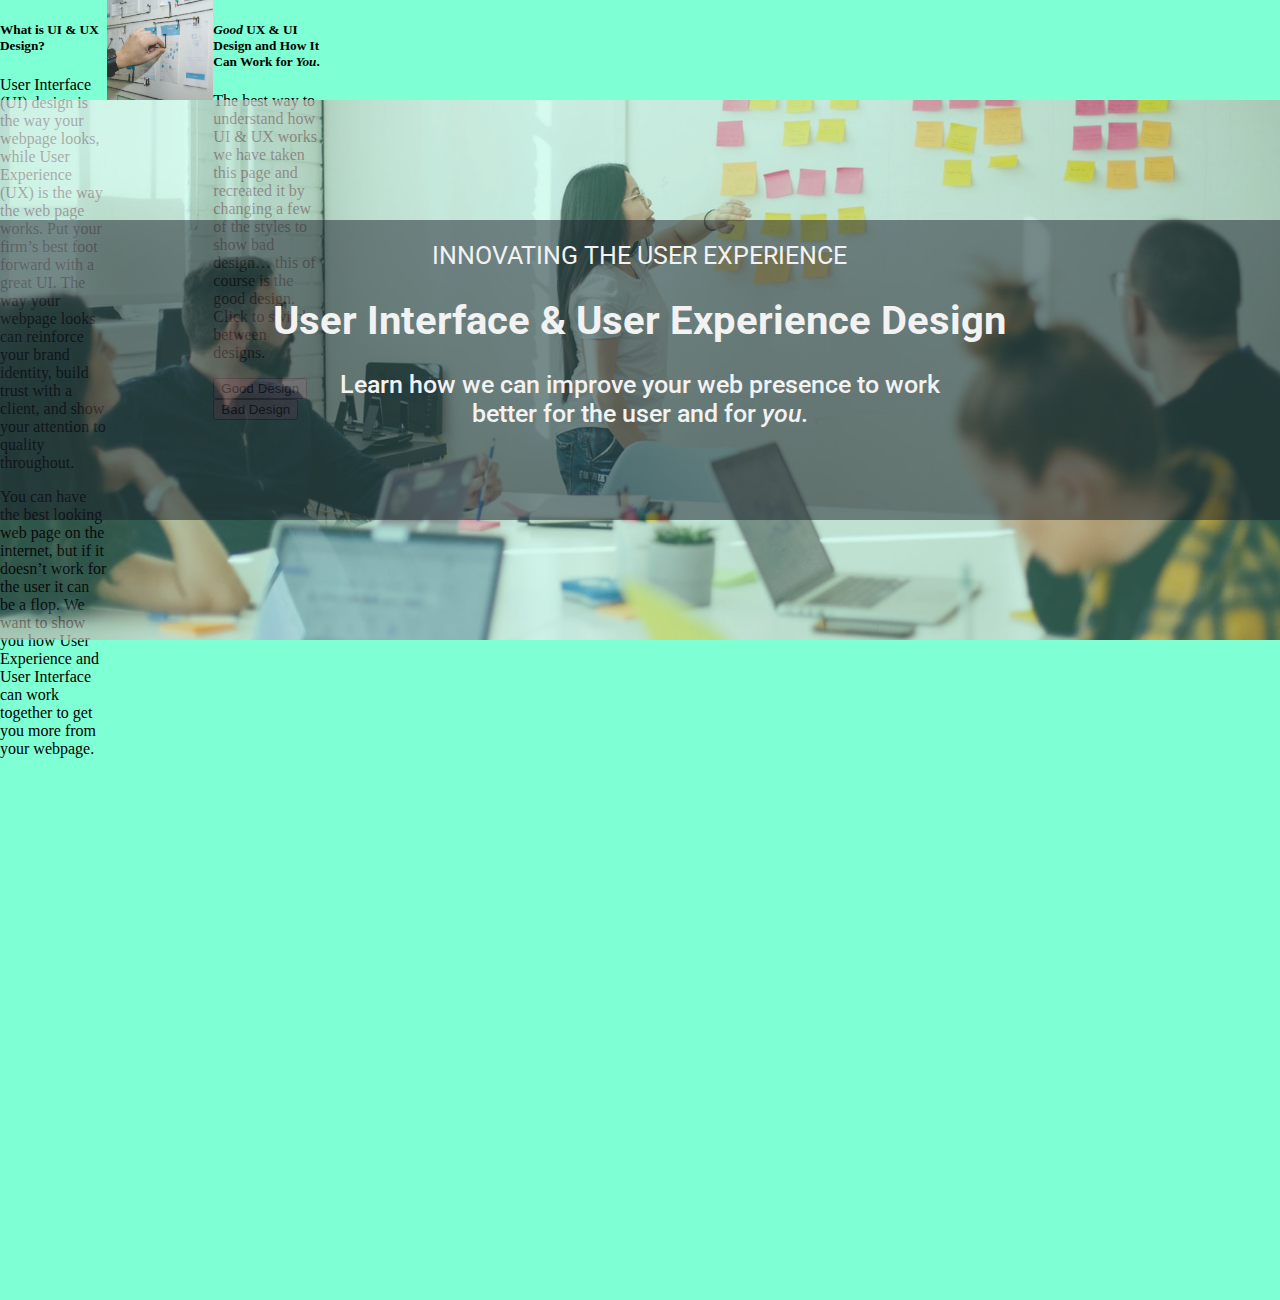
==== index.html @ dfb2ac5b "banner responcive with img" ====
<!DOCTYPE html>
<html lang="en">
<head>
    <meta charset="UTF-8">
    <meta name="viewport" content="width=device-width, initial-scale=1.0">
    <meta http-equiv="X-UA-Compatible" content="ie=edge">
    <link rel="stylesheet" href="css/style.css">
    <link href="https://fonts.googleapis.com/css?family=Roboto:400,500,700,700i&display=swap" rel="stylesheet">
    <title>Challenge 1 - Emily Vagim</title>
</head>
<body>
    <div class="container">

        <header>
                <img src="img/header.jpeg" alt="Colabrative Design Meeting">
        </header>

        <div class="banner"></div>

        <div class="bannerHead">
            <h2>
                INNOVATING THE USER EXPERIENCE
            </h2>
            <h1>
                User Interface & User Experience Design
            </h1>
            <h3>
                Learn how we can improve your web presence to work<br> better for the user and for <i>you</i>.
            </h3>
        </div>
        <div class="para1">
            <h5>What is UI & UX Design?</h5>
            <p>User Interface (UI) design is the way your webpage looks, while User Experience (UX) is the way the web page works. Put your firm’s best foot forward with a great UI. The way your webpage looks can reinforce your brand identity, build trust with a client, and show your attention to quality throughout.</p>
            <p>You can have the best looking web page on the internet, but if it doesn’t work for the user it can be a flop. We want to show you how User Experience and User Interface can work together to get you more from your webpage. </p>
        </div> 
        <div class="goodBadIMG">
            <img src="img/goodBad.jpeg" alt="Man adjusting wireframes on a board">
        </div>
        <div class="goodBadContent">
            <div class="words">
            <h5><i>Good</i> UX & UI Design and How It<br> Can Work for <i>You</i>.</h5>
            <p>The best way to understand how UI & UX works we have taken this page and recreated it by changing a few of the styles to show bad design… this of course is the good design. Click to switch between designs.</p>
            <button>Good Design</button>
            <button>Bad Design</button>
        </div>
        </div>

    </div>
</body>
</html>
---- css/style.css ----
body{
    margin: 0 auto;
    background-color: #F2F2F2;
}
.container{
    display: grid;
    grid-template-columns: 1fr 1fr 1fr 1fr 1fr 1fr 1fr 1fr 1fr 1fr 1fr 1fr;
    grid-template-rows: 50px 50px 200px 50px 100px 140px 20px 400px;
    /* grid-gap: 10px; */
}
img{
    height:100%;
    width:100%;
    object-fit:cover;
}

header{
    grid-column: 1 / span 12;
    grid-row: 2 / span 3;
    opacity: .7;
}
.banner{
    grid-column: 1 / span 12;
    grid-row: 3 / span 1;
    text-align: center;
    background-color: #161C26;
    opacity: .5;
}
.bannerHead{
    grid-column: 1 / span 12;
    grid-row: 3 / span 1;
    text-align: center;
    z-index: 1;
    color: #F2F2F2;
}
h1{
    font-family: 'Roboto', sans-serif;
    font-weight: 700;
    font-size: 20px;
}
h2{
    font-family: 'Roboto', sans-serif;
    font-weight: 400;
    font-size: 15px;
}
h3{
    font-family: 'Roboto', sans-serif;
    font-weight: 500;
    font-size: 15px;
}
@media (min-width: 780px) {
    body{
        background-color: aquamarine;
    }
    .container{
        grid-template-rows: 100px 120px 300px 120px 100px 140px 20px 400px;
    }
    h1{
        font-size: 40px;
    }
    h2{
        font-size: 25px;
    }
    h3{
        font-size: 25px;
    }
}
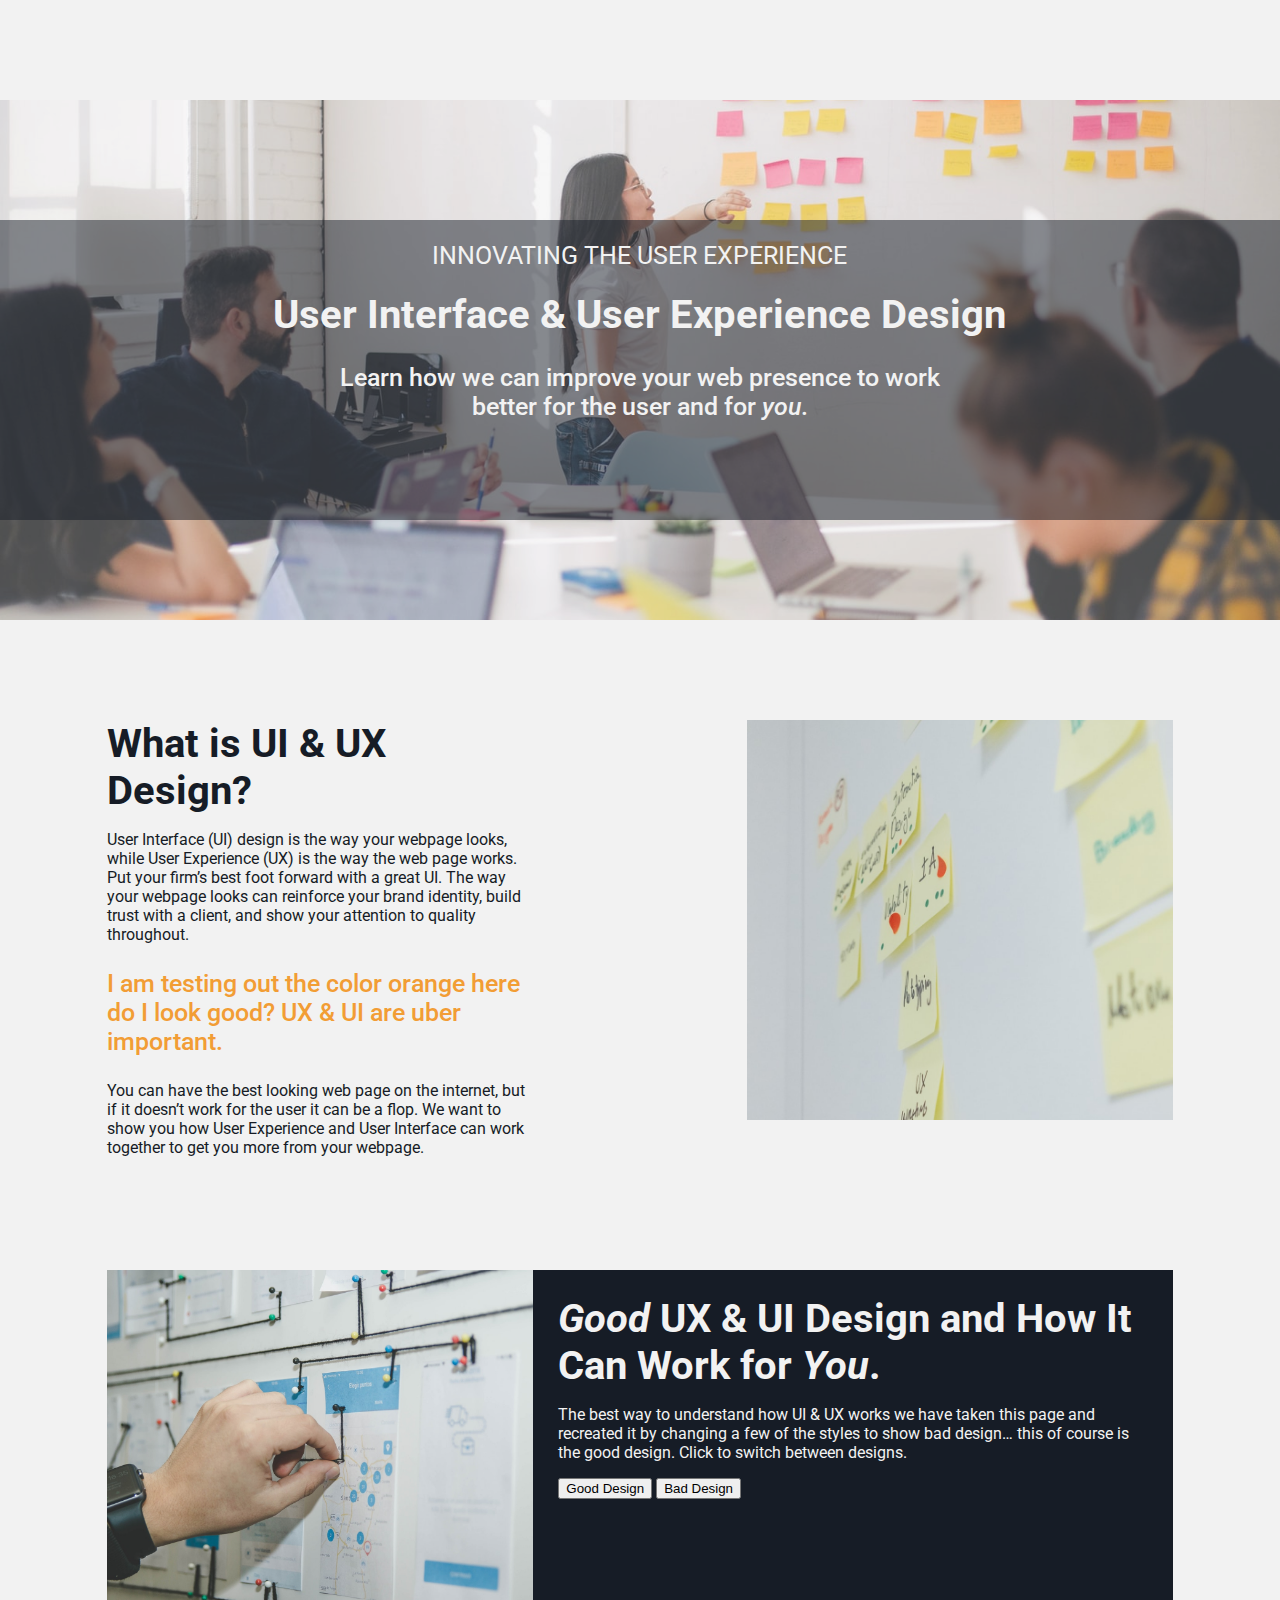
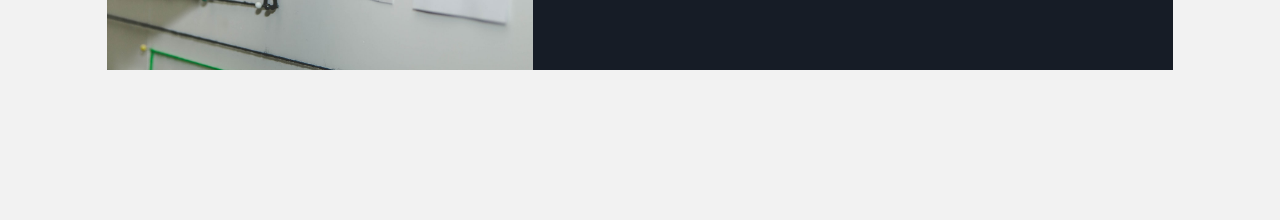
==== commit a46375d1: "working elements" ====
--- a/index.html
+++ b/index.html
@@ -29,16 +29,20 @@
             </h3>
         </div>
         <div class="para1">
-            <h5>What is UI & UX Design?</h5>
+            <h1>What is UI & UX Design?</h1>
             <p>User Interface (UI) design is the way your webpage looks, while User Experience (UX) is the way the web page works. Put your firm’s best foot forward with a great UI. The way your webpage looks can reinforce your brand identity, build trust with a client, and show your attention to quality throughout.</p>
+            <h3 id="orange">I am testing out the color orange here do I look good? UX & UI are uber important.</h3>
             <p>You can have the best looking web page on the internet, but if it doesn’t work for the user it can be a flop. We want to show you how User Experience and User Interface can work together to get you more from your webpage. </p>
         </div> 
+        <div class="imgBreak1">
+            <img src="img/stickie.jpeg" alt="UX Stickie Notes">
+        </div>
         <div class="goodBadIMG">
             <img src="img/goodBad.jpeg" alt="Man adjusting wireframes on a board">
         </div>
         <div class="goodBadContent">
             <div class="words">
-            <h5><i>Good</i> UX & UI Design and How It<br> Can Work for <i>You</i>.</h5>
+            <h1><i>Good</i> UX & UI Design and How It<br> Can Work for <i>You</i>.</h1>
             <p>The best way to understand how UI & UX works we have taken this page and recreated it by changing a few of the styles to show bad design… this of course is the good design. Click to switch between designs.</p>
             <button>Good Design</button>
             <button>Bad Design</button>
--- a/css/style.css
+++ b/css/style.css
@@ -5,7 +5,7 @@
 .container{
     display: grid;
     grid-template-columns: 1fr 1fr 1fr 1fr 1fr 1fr 1fr 1fr 1fr 1fr 1fr 1fr;
-    grid-template-rows: 50px 50px 200px 50px 100px 140px 20px 400px;
+    grid-template-rows: 50px 50px 200px 50px 25px 400px 25px 140px 20px 400px;
     /* grid-gap: 10px; */
 }
 img{
@@ -37,23 +37,57 @@
     font-family: 'Roboto', sans-serif;
     font-weight: 700;
     font-size: 20px;
+    margin: 0;
 }
 h2{
     font-family: 'Roboto', sans-serif;
     font-weight: 400;
     font-size: 15px;
+
 }
 h3{
     font-family: 'Roboto', sans-serif;
     font-weight: 500;
     font-size: 15px;
+
+}
+h4{
+    font-family: 'Roboto', sans-serif;
+    font-weight: 500;
+    margin: 0;
+}
+p{
+    font-family: 'Roboto', sans-serif;
+    font-weight: 400;
+}
+.para1{
+    grid-column: 2 / span 10;
+    grid-row: 6 / span 1;
+    color: #161C26;
+}
+#orange{
+    color: #F29D35;
+}
+.imgBreak1{
+    grid-column: 1 / span 12;
+    grid-row: 8 / span 1;
+}
+.goodBadIMG{
+    grid-column: 2 / span 4;
+    grid-row: 9 / span 1;
+}
+.goodBadContent{
+    grid-column: 6 / span 6;
+    grid-row: 9 / span 1;
+    background-color: #161C26;
+}
+.words{
+    color: #F2F2F2;
+    margin: 25px 25px 30px 25px;
 }
 @media (min-width: 780px) {
-    body{
-        background-color: aquamarine;
-    }
     .container{
-        grid-template-rows: 100px 120px 300px 120px 100px 140px 20px 400px;
+        grid-template-rows: 100px 120px 300px 100px 100px 400px 150px 400px 150px;
     }
     h1{
         font-size: 40px;
@@ -64,4 +98,21 @@
     h3{
         font-size: 25px;
     }
+    .para1{
+        grid-column: 2 / span 4;
+        grid-row: 6 / span 1;
+    }
+    .imgBreak1{
+        grid-column: 8 / span 4;
+        grid-row: 6 / span 1;
+    }
+    .goodBadIMG{
+        grid-column: 2 / span 4;
+        grid-row: 8 / span 1;
+    }
+    .goodBadContent{
+        grid-column: 6 / span 6;
+        grid-row: 8 / span 1;
+        background-color: #161C26;
+    }
 }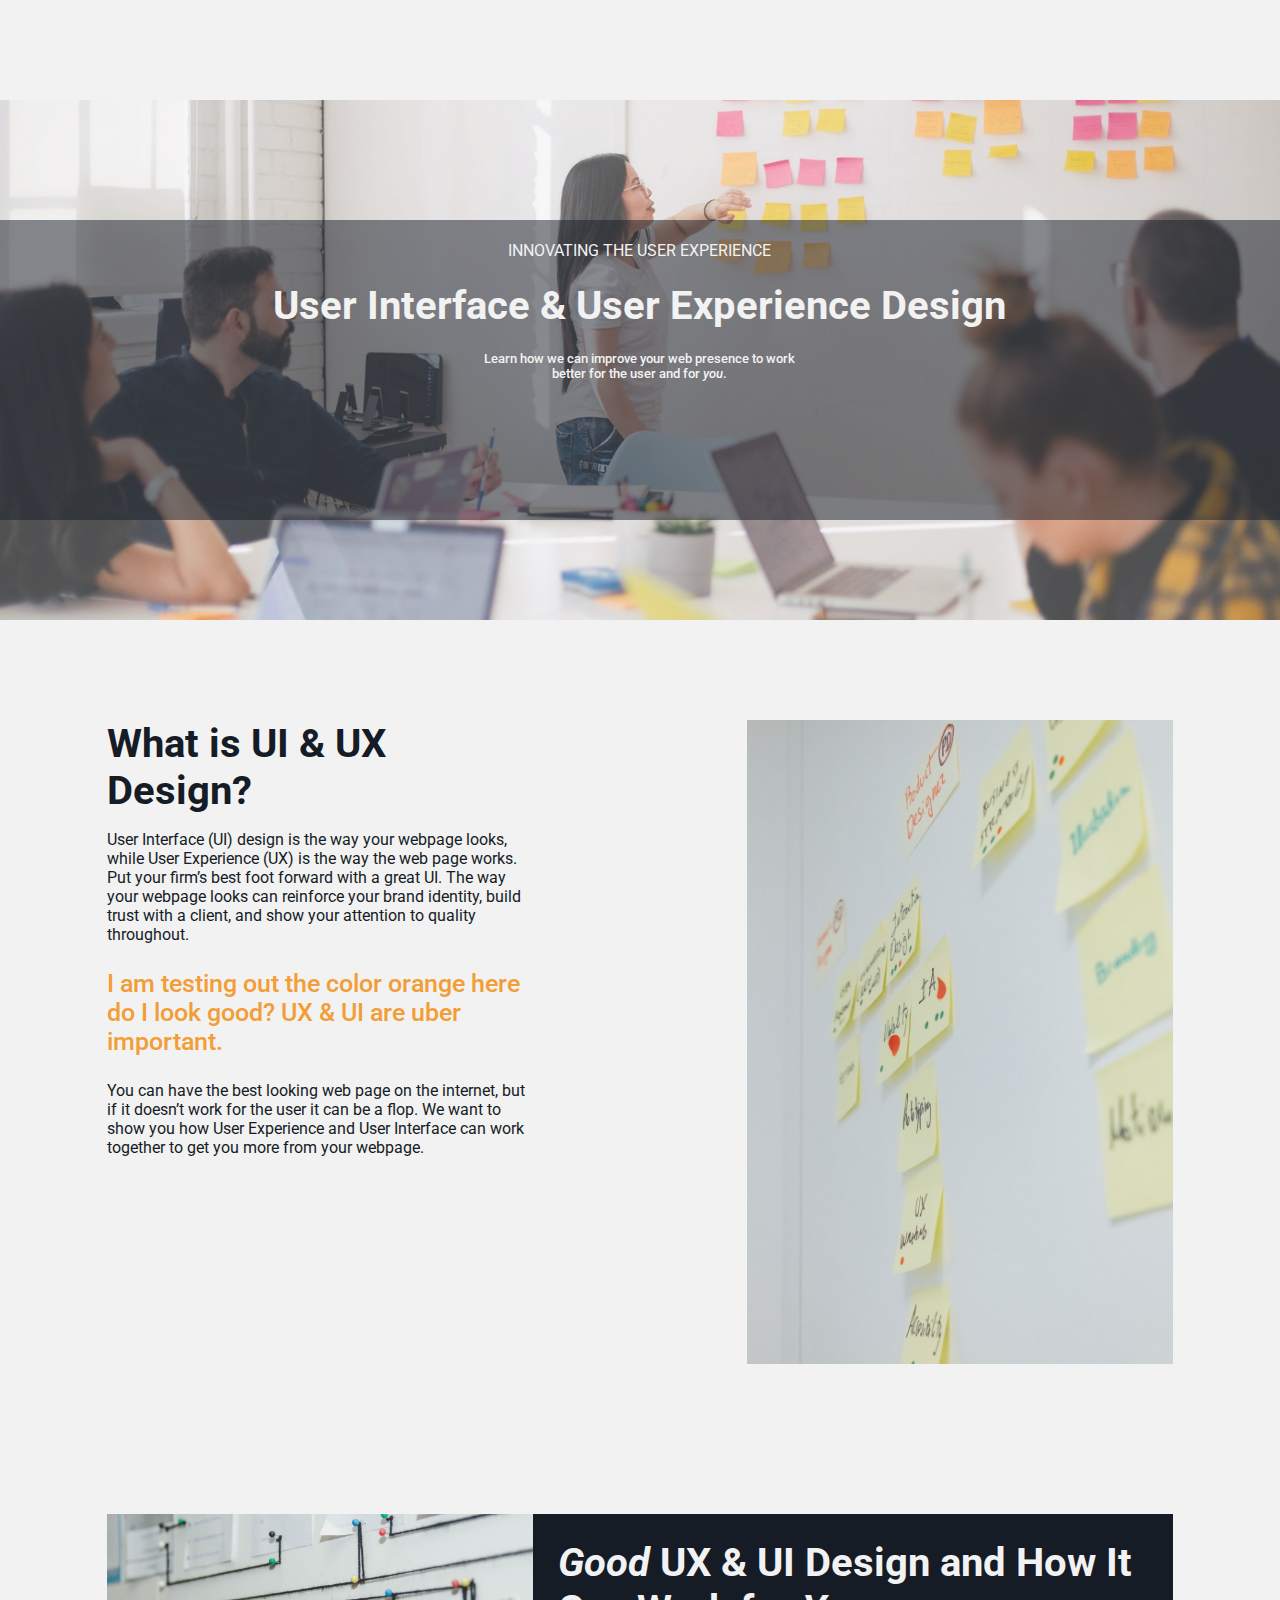
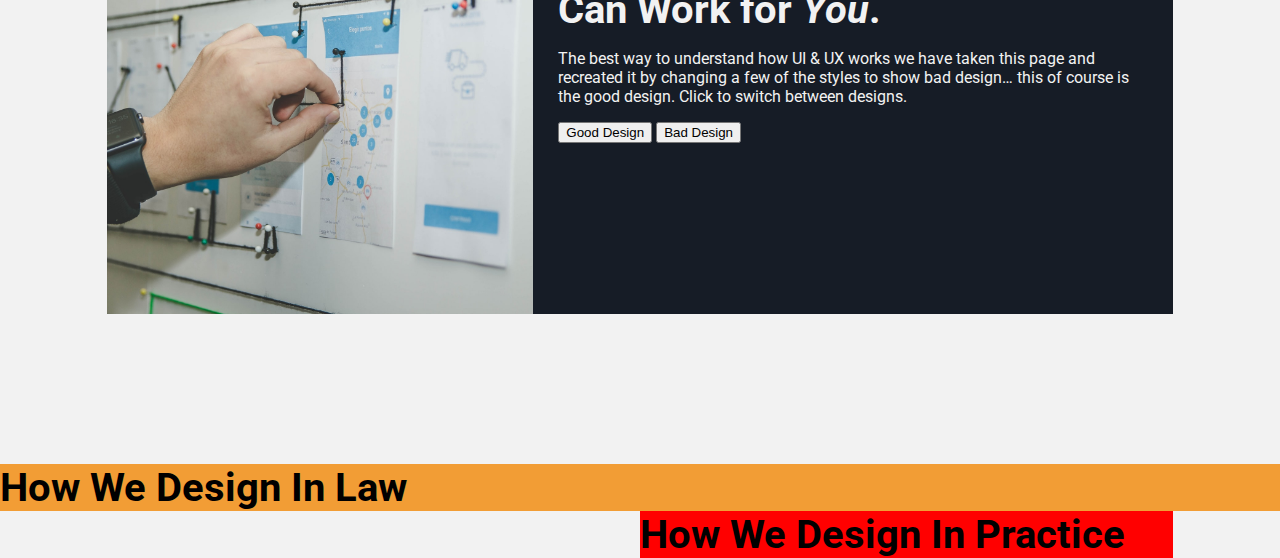
==== commit 962bf8de: "wall hit" ====
--- a/index.html
+++ b/index.html
@@ -18,15 +18,15 @@
         <div class="banner"></div>
 
         <div class="bannerHead">
-            <h2>
+            <h4>
                 INNOVATING THE USER EXPERIENCE
-            </h2>
+            </h4>
             <h1>
                 User Interface & User Experience Design
             </h1>
-            <h3>
+            <h5>
                 Learn how we can improve your web presence to work<br> better for the user and for <i>you</i>.
-            </h3>
+            </h5>
         </div>
         <div class="para1">
             <h1>What is UI & UX Design?</h1>
@@ -49,6 +49,15 @@
         </div>
         </div>
 
+        <div class="desingLaw">
+            <!-- <img src="" alt=""> -->
+            <h1>How We Design In Law</h1>
+        </div>
+        <div class="designPractice">
+            <!-- <img src="" alt=""> -->
+            <h1>How We Design In Practice</h1>
+        </div>
+
     </div>
 </body>
 </html>--- a/css/style.css
+++ b/css/style.css
@@ -5,8 +5,8 @@
 .container{
     display: grid;
     grid-template-columns: 1fr 1fr 1fr 1fr 1fr 1fr 1fr 1fr 1fr 1fr 1fr 1fr;
-    grid-template-rows: 50px 50px 200px 50px 25px 400px 25px 140px 20px 400px;
-    /* grid-gap: 10px; */
+    grid-template-rows: 50px 50px 250px 50px 25px 1fr 25px 100px 50px 100px 1fr 50px 1fr 1fr;
+    grid-gap: 10px;
 }
 img{
     height:100%;
@@ -36,25 +36,28 @@
 h1{
     font-family: 'Roboto', sans-serif;
     font-weight: 700;
-    font-size: 20px;
+    /* font-size: 20px; */
     margin: 0;
 }
 h2{
     font-family: 'Roboto', sans-serif;
     font-weight: 400;
-    font-size: 15px;
+    /* font-size: 15px; */
 
 }
 h3{
     font-family: 'Roboto', sans-serif;
     font-weight: 500;
-    font-size: 15px;
+    /* font-size: 15px; */
 
 }
 h4{
     font-family: 'Roboto', sans-serif;
+    font-weight: 400;
+}
+h5{
+    font-family: 'Roboto', sans-serif;
     font-weight: 500;
-    margin: 0;
 }
 p{
     font-family: 'Roboto', sans-serif;
@@ -73,21 +76,32 @@
     grid-row: 8 / span 1;
 }
 .goodBadIMG{
-    grid-column: 2 / span 4;
-    grid-row: 9 / span 1;
+    grid-column: 2 / span 10;
+    grid-row: 10 / span 1;
 }
 .goodBadContent{
-    grid-column: 6 / span 6;
-    grid-row: 9 / span 1;
+    grid-column: 2 / span 10;
+    grid-row: 11 / span 1;
     background-color: #161C26;
 }
 .words{
     color: #F2F2F2;
     margin: 25px 25px 30px 25px;
 }
-@media (min-width: 780px) {
+.desingLaw{
+    grid-column: 1 / span 12;
+    grid-row: 13 / span 1;
+    background-color: #F29D35;
+}
+.designPractice{
+    grid-column: 7 / span 5;
+    grid-row: 14 / span 1;
+    background-color: red;
+}
+@media (min-width: 700px) {
     .container{
-        grid-template-rows: 100px 120px 300px 100px 100px 400px 150px 400px 150px;
+        grid-template-rows: 100px 120px 300px 100px 100px 1fr 150px 400px 150px;
+        grid-gap: 0px;
     }
     h1{
         font-size: 40px;
@@ -105,6 +119,7 @@
     .imgBreak1{
         grid-column: 8 / span 4;
         grid-row: 6 / span 1;
+        
     }
     .goodBadIMG{
         grid-column: 2 / span 4;
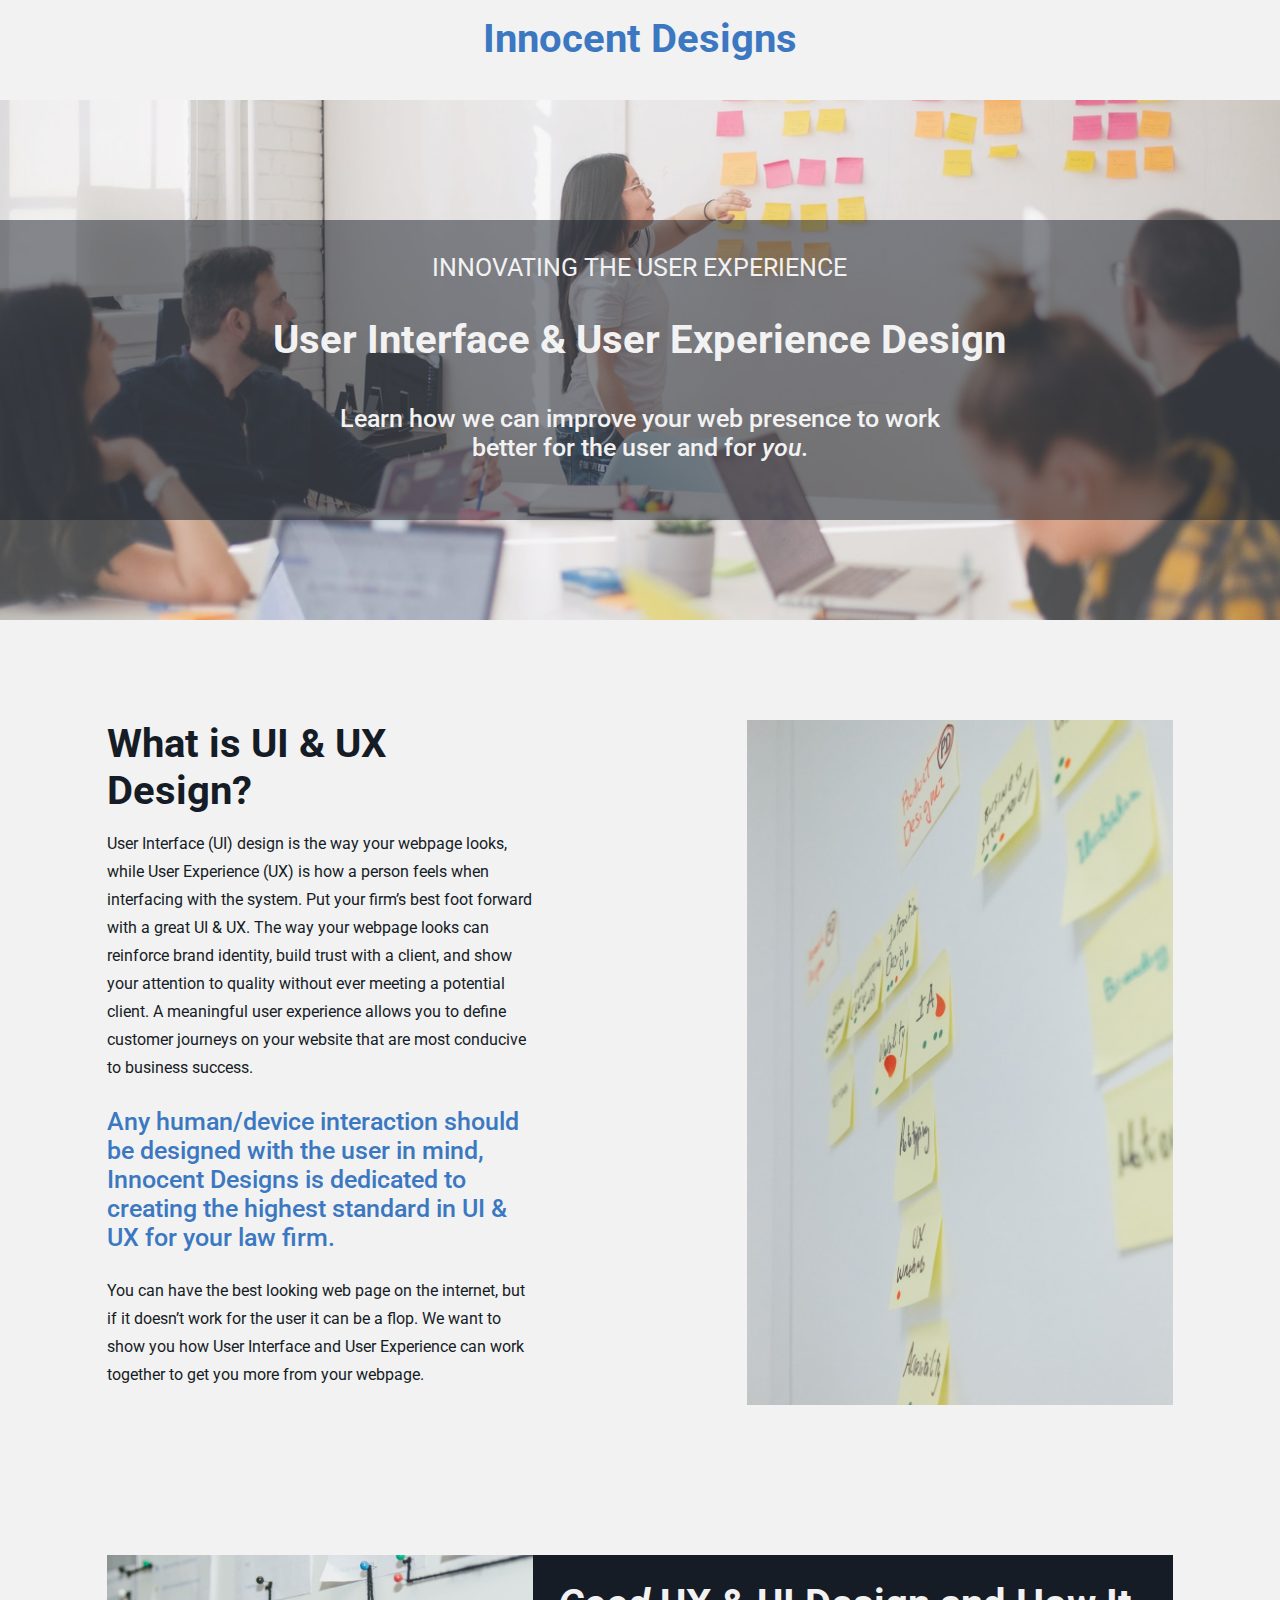
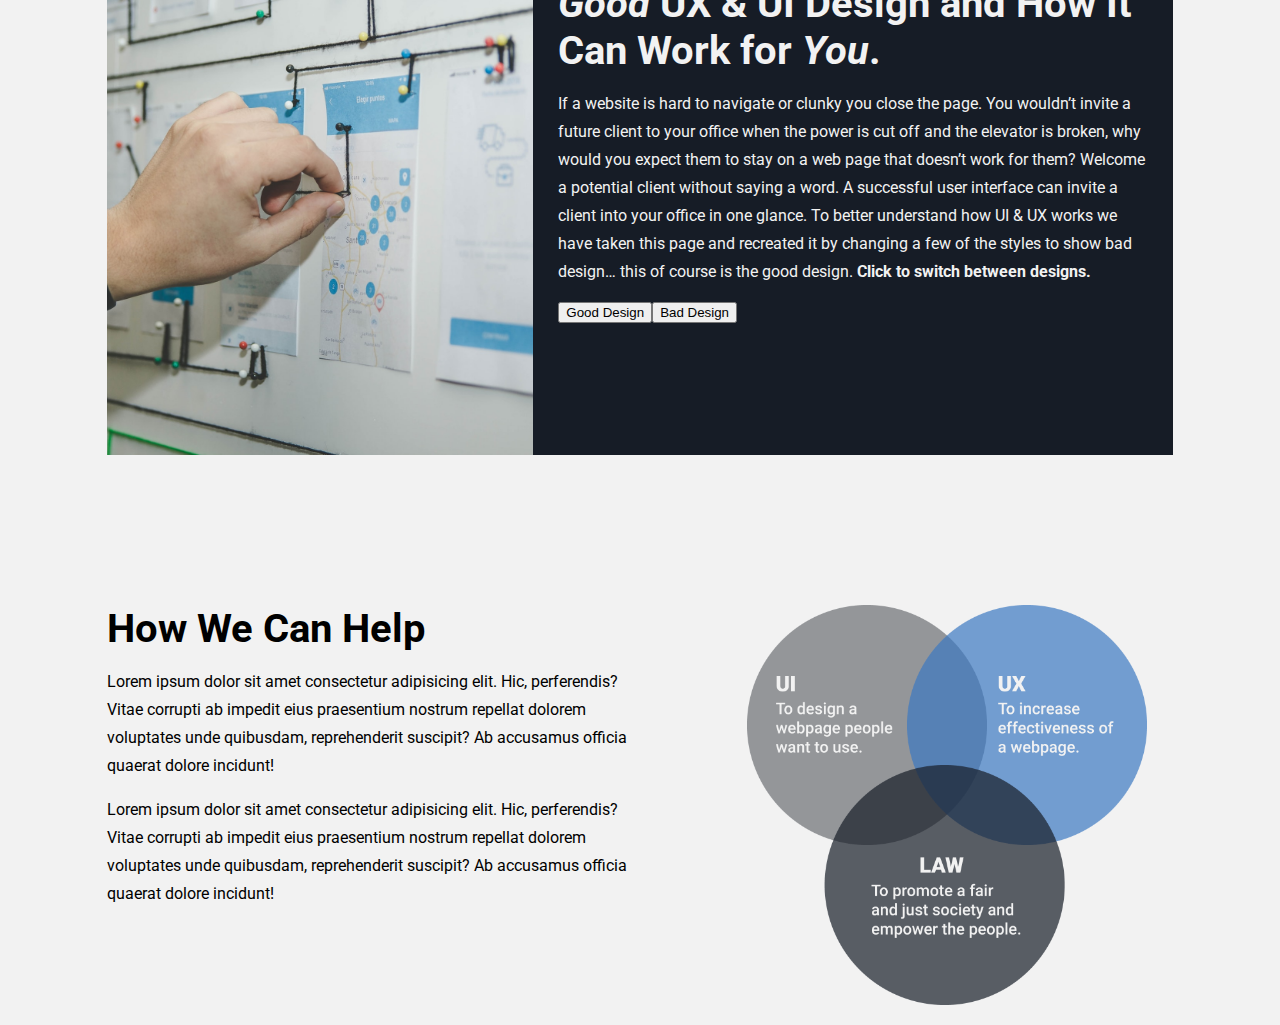
==== commit 19df2d7b: "leggo blue" ====
--- a/index.html
+++ b/index.html
@@ -10,7 +10,9 @@
 </head>
 <body>
     <div class="container">
-
+        <div class="logo blue t5">
+            <h1 class="flex top">Innocent Designs</h1>
+        </div>
         <header>
                 <img src="img/header.jpeg" alt="Colabrative Design Meeting">
         </header>
@@ -18,21 +20,21 @@
         <div class="banner"></div>
 
         <div class="bannerHead">
-            <h4>
+            <h4 class='t5'>
                 INNOVATING THE USER EXPERIENCE
             </h4>
             <h1>
                 User Interface & User Experience Design
             </h1>
-            <h5>
+            <h5 class="t5">
                 Learn how we can improve your web presence to work<br> better for the user and for <i>you</i>.
             </h5>
         </div>
         <div class="para1">
             <h1>What is UI & UX Design?</h1>
-            <p>User Interface (UI) design is the way your webpage looks, while User Experience (UX) is the way the web page works. Put your firm’s best foot forward with a great UI. The way your webpage looks can reinforce your brand identity, build trust with a client, and show your attention to quality throughout.</p>
-            <h3 id="orange">I am testing out the color orange here do I look good? UX & UI are uber important.</h3>
-            <p>You can have the best looking web page on the internet, but if it doesn’t work for the user it can be a flop. We want to show you how User Experience and User Interface can work together to get you more from your webpage. </p>
+            <p>User Interface (UI) design is the way your webpage looks, while User Experience (UX) is how a person feels when interfacing with the system. Put your firm’s best foot forward with a great UI & UX. The way your webpage looks can reinforce brand identity, build trust with a client, and show your attention to quality without ever meeting a potential client. A meaningful user experience allows you to define customer journeys on your website that are most conducive to business success.</p>
+            <h3 class="blue">Any human/device interaction should be designed with the user in mind, Innocent Designs is dedicated to creating the highest standard in UI & UX for your law firm.</h3>
+            <p>You can have the best looking web page on the internet, but if it doesn’t work for the user it can be a flop. We want to show you how User Interface and User Experience can work together to get you more from your webpage.</p>
         </div> 
         <div class="imgBreak1">
             <img src="img/stickie.jpeg" alt="UX Stickie Notes">
@@ -43,21 +45,19 @@
         <div class="goodBadContent">
             <div class="words">
             <h1><i>Good</i> UX & UI Design and How It<br> Can Work for <i>You</i>.</h1>
-            <p>The best way to understand how UI & UX works we have taken this page and recreated it by changing a few of the styles to show bad design… this of course is the good design. Click to switch between designs.</p>
+            <p>If a website is hard to navigate or clunky you close the page. You wouldn’t invite a future client to your office when the power is cut off and the elevator is broken, why would you expect them to stay on a web page that doesn’t work for them? Welcome a potential client without saying a word. A successful user interface can invite a client into your office in one glance. To better understand how UI & UX works we have taken this page and recreated it by changing a few of the styles to show bad design… this of course is the good design. <b>Click to switch between designs.</b></p>
             <button>Good Design</button>
             <button>Bad Design</button>
         </div>
         </div>
-
+        <div class="designPractice">
+           <h1>How We Can Help</h1>
+           <p>Lorem ipsum dolor sit amet consectetur adipisicing elit. Hic, perferendis? Vitae corrupti ab impedit eius praesentium nostrum repellat dolorem voluptates unde quibusdam, reprehenderit suscipit? Ab accusamus officia quaerat dolore incidunt!</p>
+           <p>Lorem ipsum dolor sit amet consectetur adipisicing elit. Hic, perferendis? Vitae corrupti ab impedit eius praesentium nostrum repellat dolorem voluptates unde quibusdam, reprehenderit suscipit? Ab accusamus officia quaerat dolore incidunt!</p>
+        </div>
         <div class="desingLaw">
-            <!-- <img src="" alt=""> -->
-            <h1>How We Design In Law</h1>
+            <img class='size flex' src="img/designGraph-01.png" alt="UX, UI, and law circle graph">
         </div>
-        <div class="designPractice">
-            <!-- <img src="" alt=""> -->
-            <h1>How We Design In Practice</h1>
-        </div>
-
     </div>
 </body>
 </html>--- a/css/style.css
+++ b/css/style.css
@@ -5,8 +5,8 @@
 .container{
     display: grid;
     grid-template-columns: 1fr 1fr 1fr 1fr 1fr 1fr 1fr 1fr 1fr 1fr 1fr 1fr;
-    grid-template-rows: 50px 50px 250px 50px 25px 1fr 25px 100px 50px 100px 1fr 50px 1fr 1fr;
-    grid-gap: 10px;
+    grid-template-rows: 50px 50px 250px 50px 25px 1fr 25px 100px 50px 100px 1fr 50px 20px 300px 20px 1fr;
+    grid-gap: 0px;
 }
 img{
     height:100%;
@@ -18,6 +18,10 @@
     grid-column: 1 / span 12;
     grid-row: 2 / span 3;
     opacity: .7;
+}
+.logo{
+    grid-column: 1 / span 12;
+    grid-row: 1 / span 1;
 }
 .banner{
     grid-column: 1 / span 12;
@@ -62,14 +66,23 @@
 p{
     font-family: 'Roboto', sans-serif;
     font-weight: 400;
+    line-height: 28px;
+}
+.flex{
+    display: flex;
+    align-content: center;
+    justify-content: center;
+}
+.top{
+    margin-top: 5px;
 }
 .para1{
     grid-column: 2 / span 10;
     grid-row: 6 / span 1;
     color: #161C26;
 }
-#orange{
-    color: #F29D35;
+.blue{
+    color: #3B78C1;
 }
 .imgBreak1{
     grid-column: 1 / span 12;
@@ -85,23 +98,35 @@
     background-color: #161C26;
 }
 .words{
+    display: flex;
+    flex-wrap: wrap;
+    align-content: center;
     color: #F2F2F2;
     margin: 25px 25px 30px 25px;
 }
 .desingLaw{
-    grid-column: 1 / span 12;
-    grid-row: 13 / span 1;
-    background-color: #F29D35;
+    grid-column: 2 / span 10;
+    grid-row: 13 / span 2;
 }
+.size{
+    height: 300px;
+    width: 300px;
+}
+
 .designPractice{
     grid-column: 7 / span 5;
-    grid-row: 14 / span 1;
-    background-color: red;
+    grid-row: 15/ span 1;
 }
 @media (min-width: 700px) {
     .container{
-        grid-template-rows: 100px 120px 300px 100px 100px 1fr 150px 400px 150px;
+        grid-template-rows: 100px 120px 300px 100px 100px 1fr 150px 500px 150px 400px 20px; 
         grid-gap: 0px;
+    }
+    .t5{
+        font-size: 25px;
+    }
+    .top{
+        margin-top: 15px;
     }
     h1{
         font-size: 40px;
@@ -130,4 +155,17 @@
         grid-row: 8 / span 1;
         background-color: #161C26;
     }
+    .designPractice{
+        grid-column: 2 / span 5;
+        grid-row: 10 / span 1;
+    }
+    .desingLaw{
+        grid-column: 8 / span 5;
+        grid-row: 10 / span 1;
+         
+    }
+    .size{
+        height: 400px;
+        width: 400px;
+    }
 }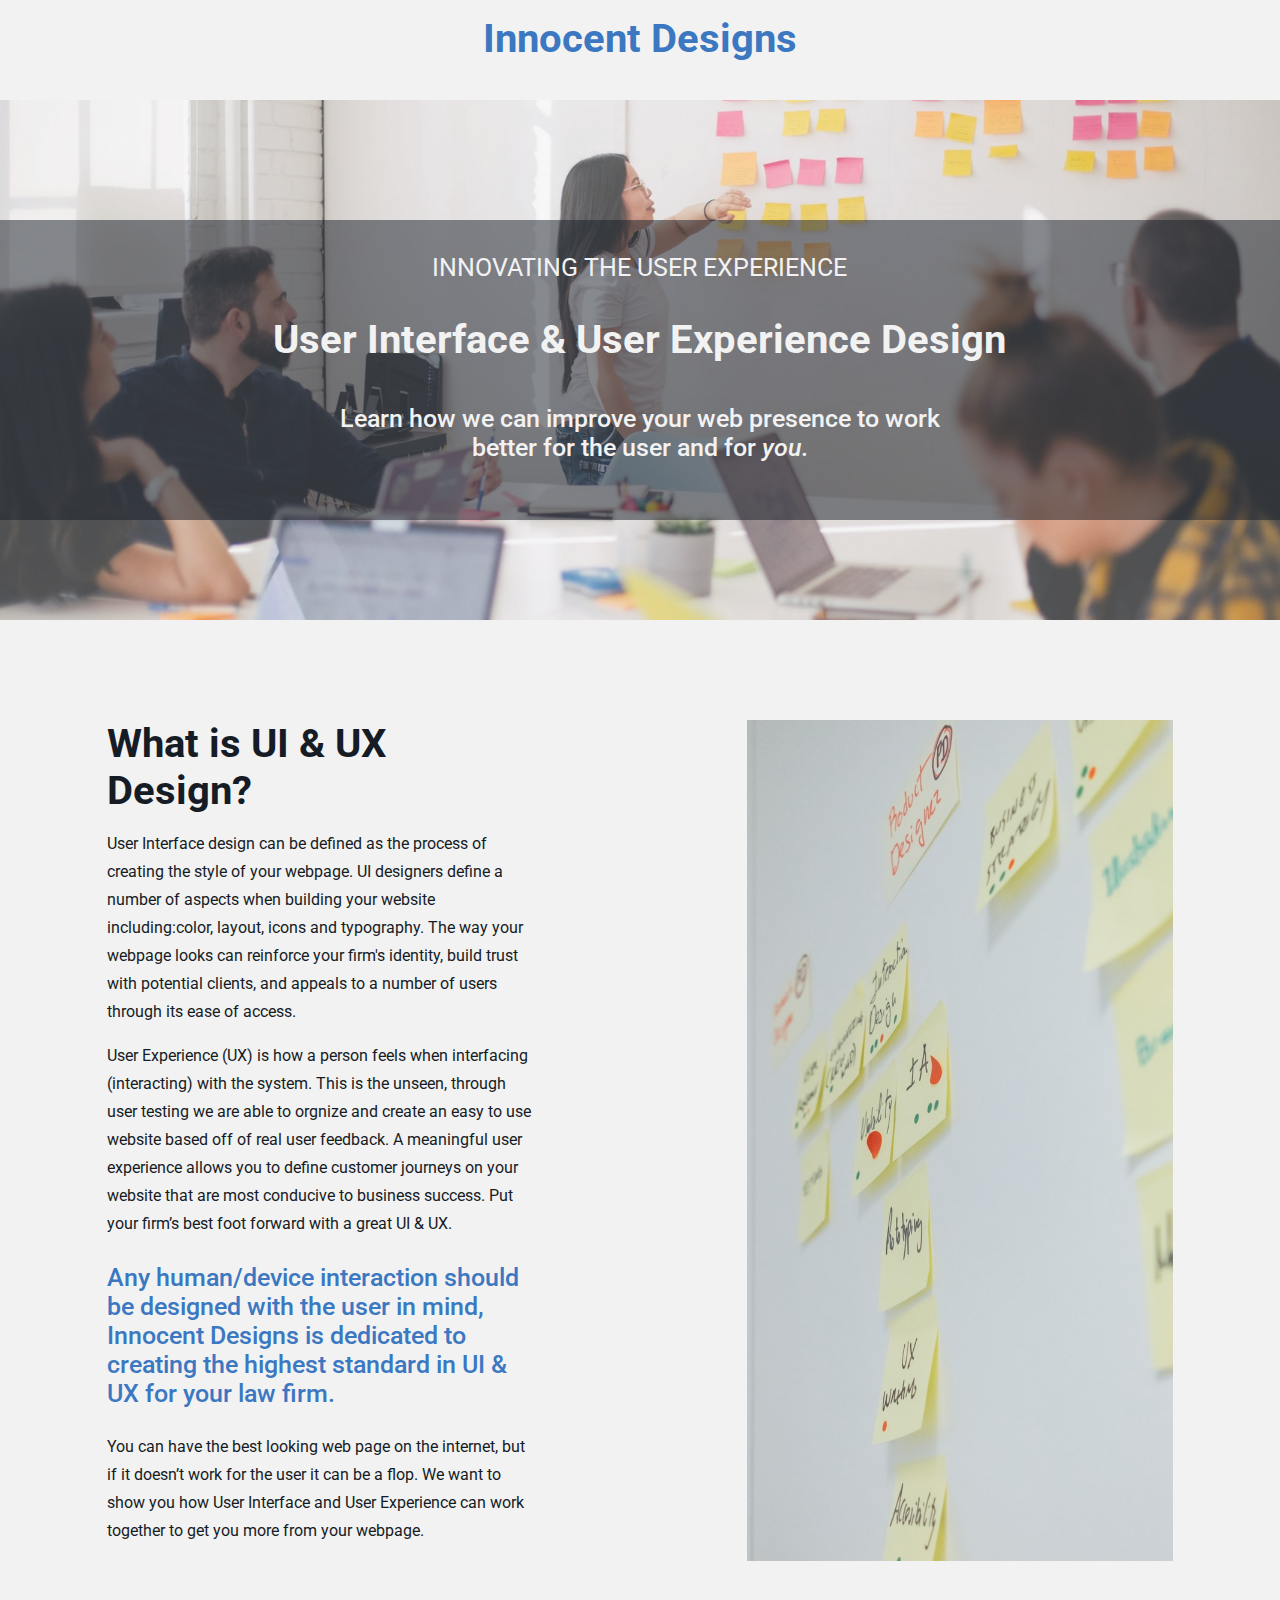
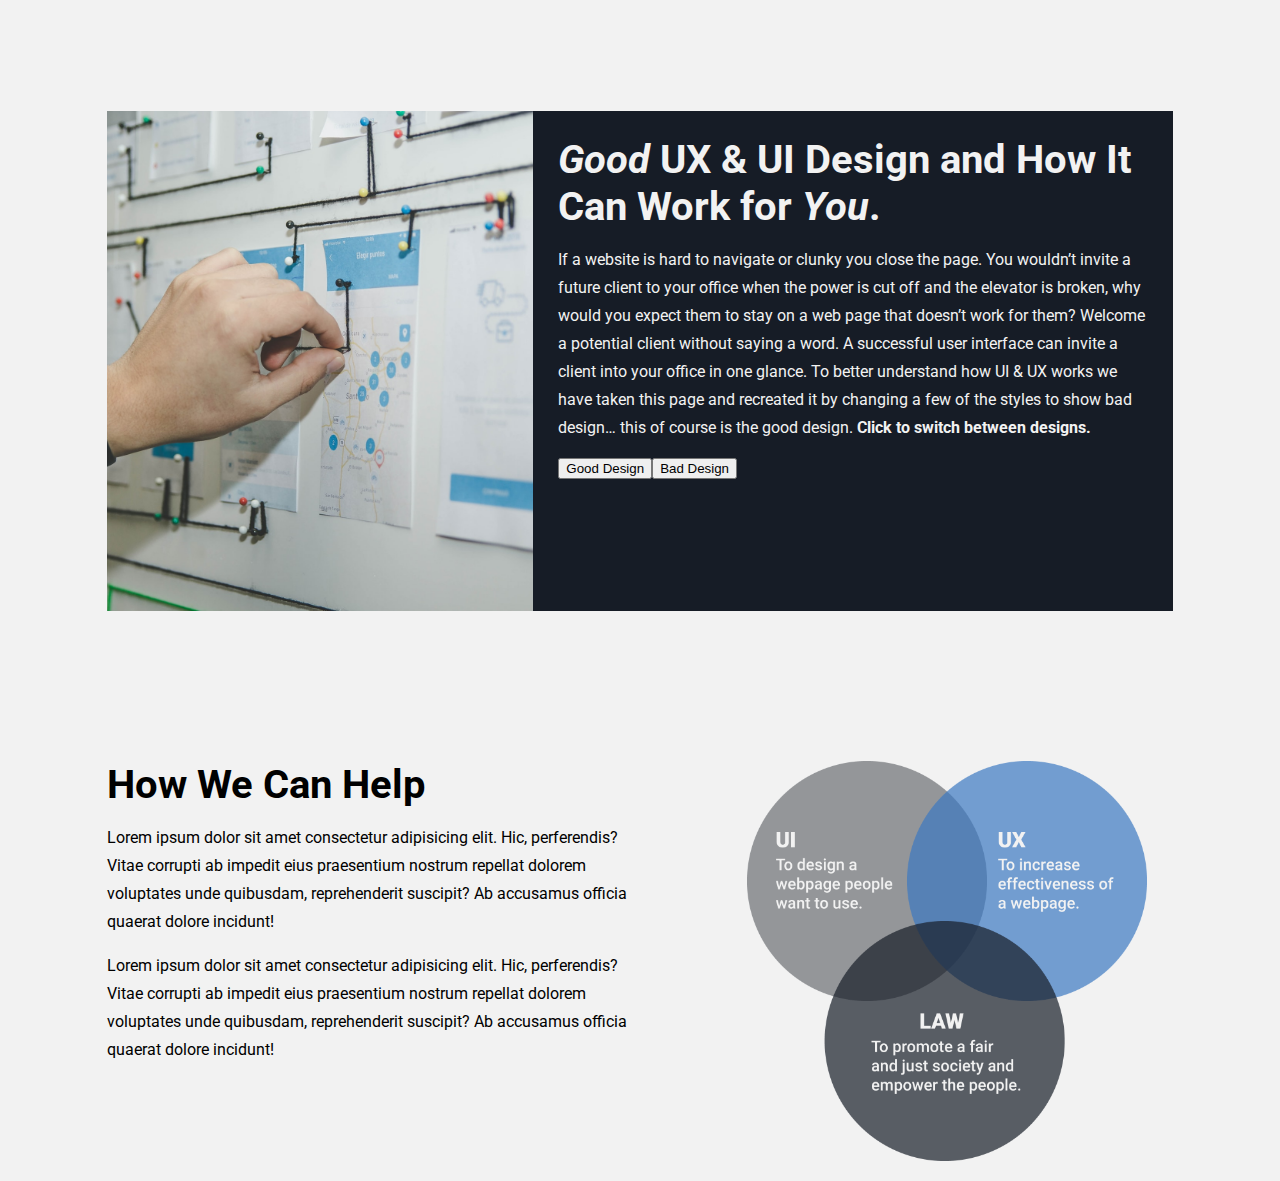
==== commit 3af70141: "wording" ====
--- a/index.html
+++ b/index.html
@@ -32,7 +32,8 @@
         </div>
         <div class="para1">
             <h1>What is UI & UX Design?</h1>
-            <p>User Interface (UI) design is the way your webpage looks, while User Experience (UX) is how a person feels when interfacing with the system. Put your firm’s best foot forward with a great UI & UX. The way your webpage looks can reinforce brand identity, build trust with a client, and show your attention to quality without ever meeting a potential client. A meaningful user experience allows you to define customer journeys on your website that are most conducive to business success.</p>
+            <p>User Interface design can be defined as the process of creating the style of your webpage. UI designers define a number of aspects when building your website including:color, layout, icons and typography. The way your webpage looks can reinforce your firm's identity, build trust with potential clients, and appeals to a number of users through its ease of access. </p> 
+            <p>User Experience (UX) is how a person feels when interfacing (interacting) with the system. This is the unseen, through user testing we are able to orgnize and create an easy to use website based off of real user feedback. A meaningful user experience allows you to define customer journeys on your website that are most conducive to business success. Put your firm’s best foot forward with a great UI & UX. </p>
             <h3 class="blue">Any human/device interaction should be designed with the user in mind, Innocent Designs is dedicated to creating the highest standard in UI & UX for your law firm.</h3>
             <p>You can have the best looking web page on the internet, but if it doesn’t work for the user it can be a flop. We want to show you how User Interface and User Experience can work together to get you more from your webpage.</p>
         </div> 
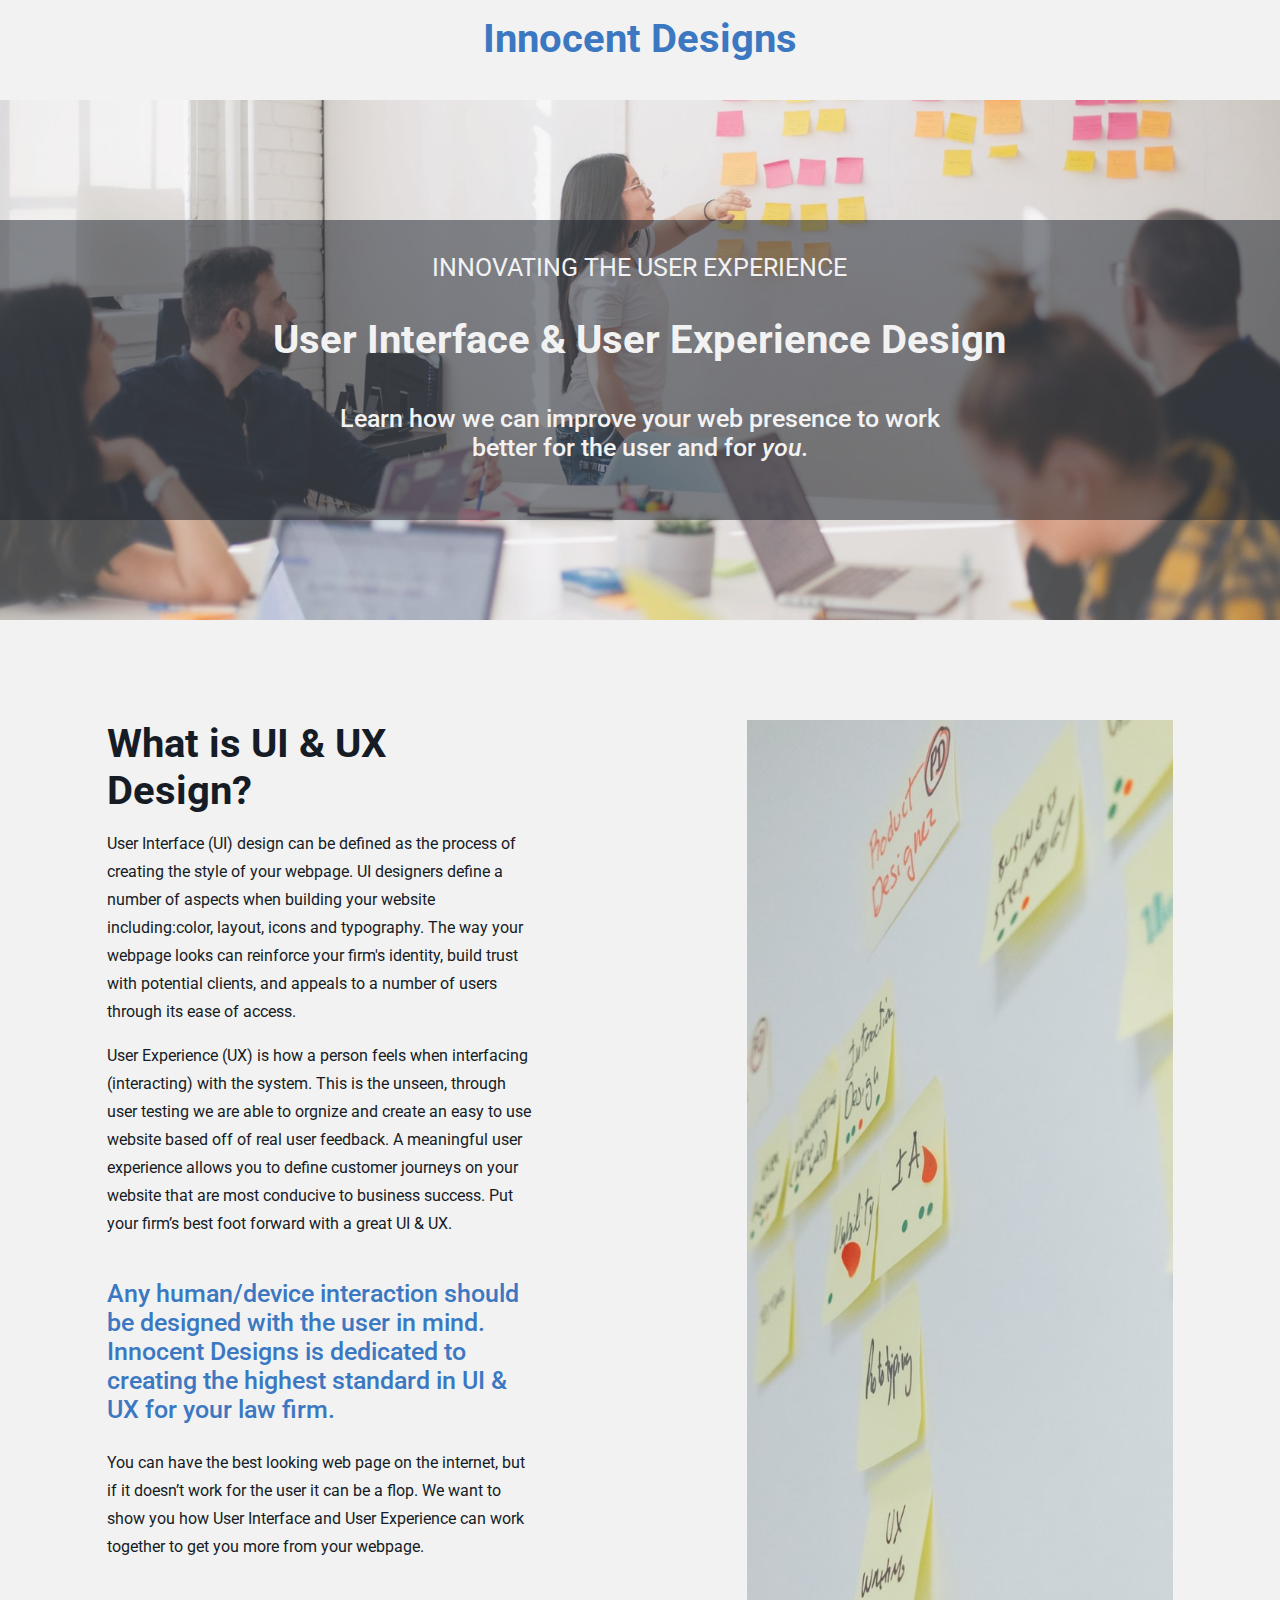
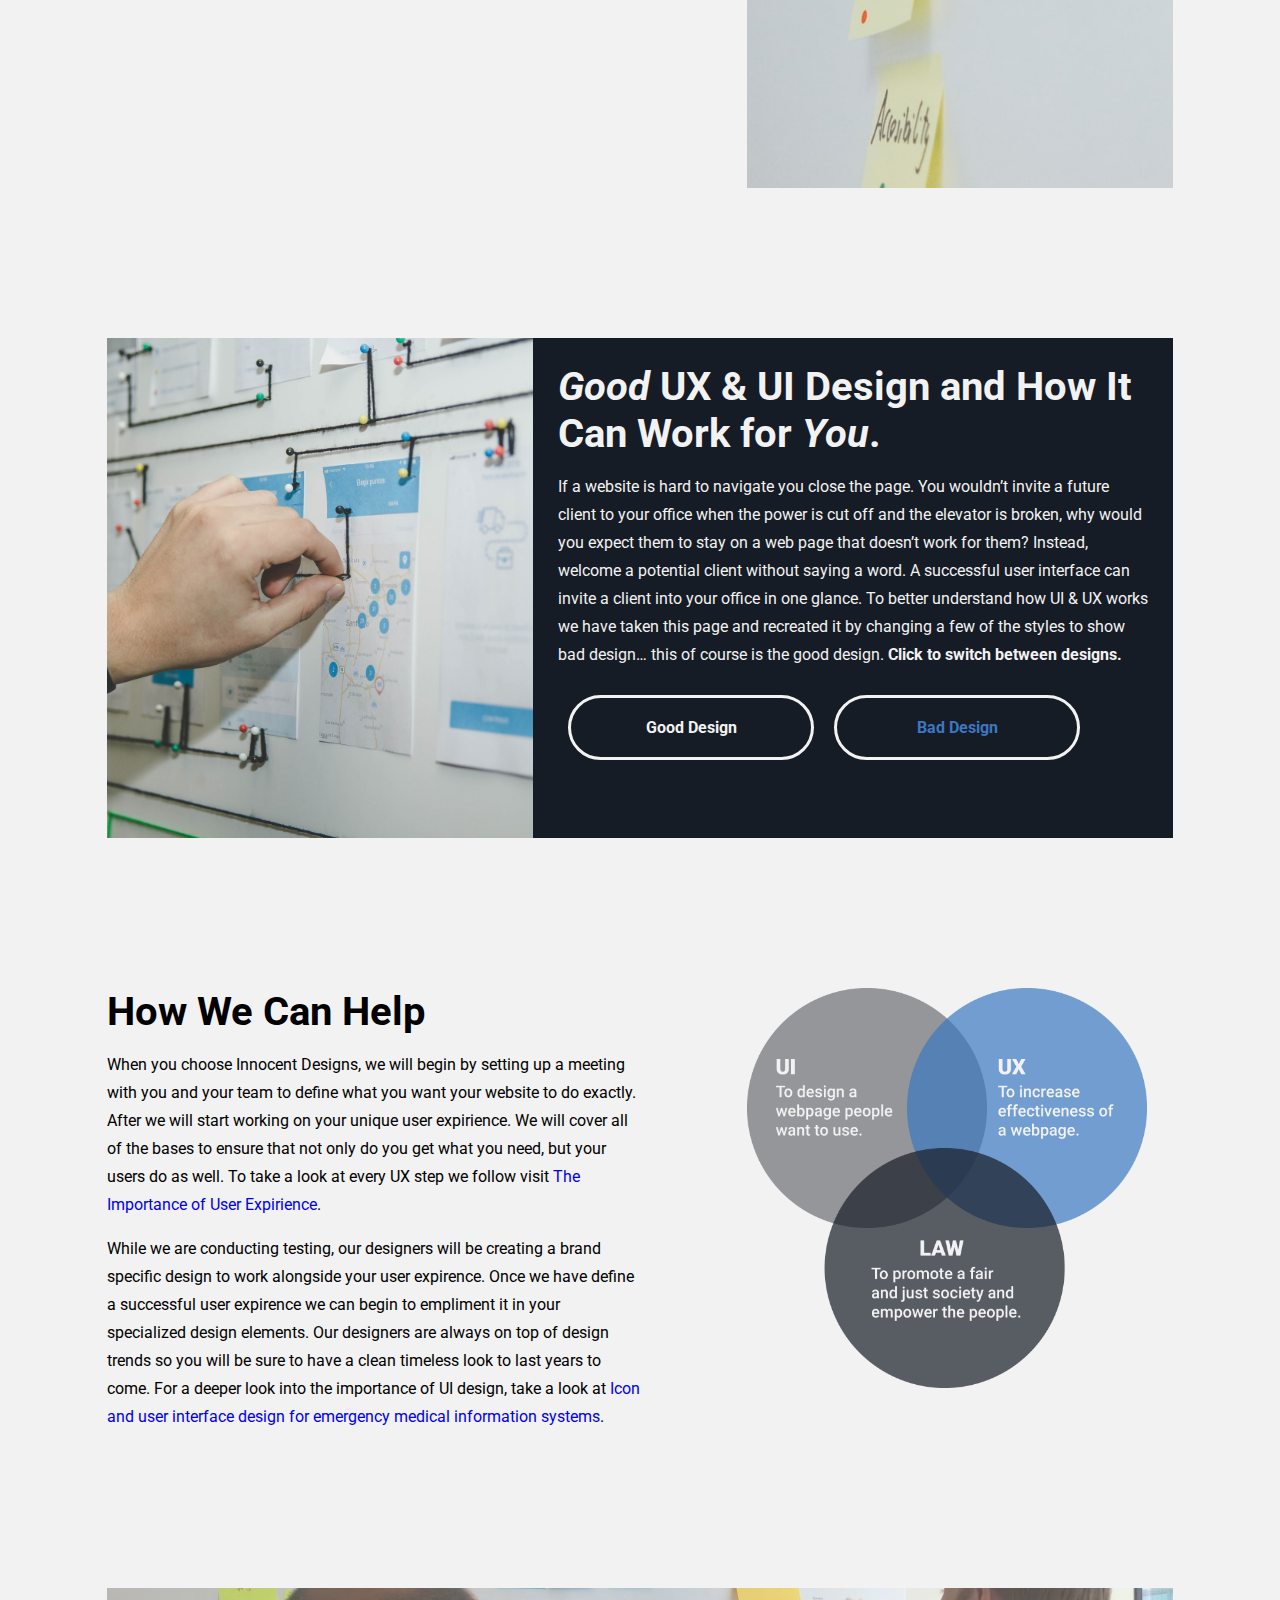
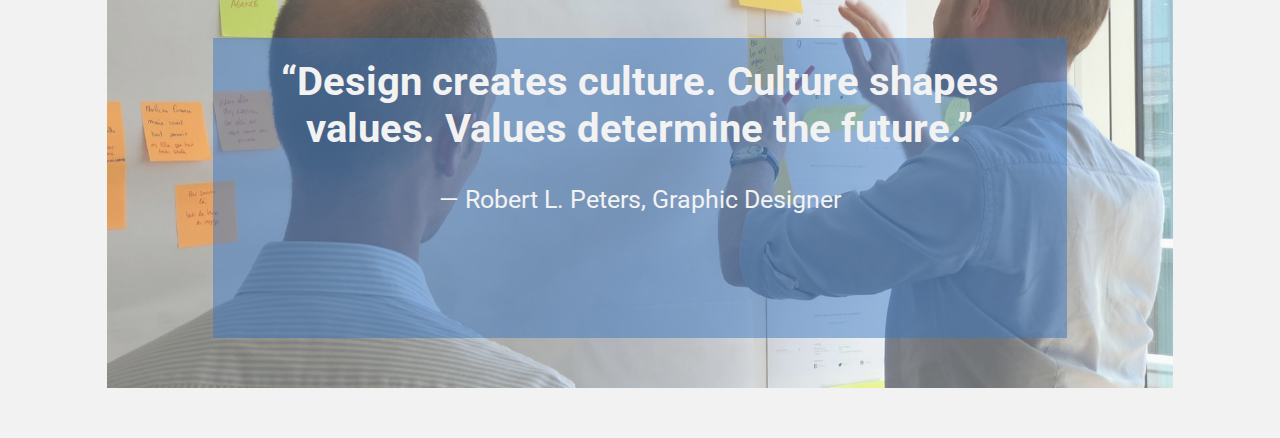
==== commit ce8f63f7: "almost there" ====
--- a/index.html
+++ b/index.html
@@ -32,33 +32,47 @@
         </div>
         <div class="para1">
             <h1>What is UI & UX Design?</h1>
-            <p>User Interface design can be defined as the process of creating the style of your webpage. UI designers define a number of aspects when building your website including:color, layout, icons and typography. The way your webpage looks can reinforce your firm's identity, build trust with potential clients, and appeals to a number of users through its ease of access. </p> 
+            <p>User Interface (UI) design can be defined as the process of creating the style of your webpage. UI designers define a number of aspects when building your website including:color, layout, icons and typography. The way your webpage looks can reinforce your firm's identity, build trust with potential clients, and appeals to a number of users through its ease of access.</p> 
             <p>User Experience (UX) is how a person feels when interfacing (interacting) with the system. This is the unseen, through user testing we are able to orgnize and create an easy to use website based off of real user feedback. A meaningful user experience allows you to define customer journeys on your website that are most conducive to business success. Put your firm’s best foot forward with a great UI & UX. </p>
-            <h3 class="blue">Any human/device interaction should be designed with the user in mind, Innocent Designs is dedicated to creating the highest standard in UI & UX for your law firm.</h3>
+        </div>
+            <div class="imgBreak1">
+                <img src="img/stickie.jpeg" alt="UX Stickie Notes">
+            </div>
+
+        <div class="para2">
+            <h3 class="blue">Any human/device interaction should be designed with the user in mind. Innocent Designs is dedicated to creating the highest standard in UI & UX for your law firm.</h3>
             <p>You can have the best looking web page on the internet, but if it doesn’t work for the user it can be a flop. We want to show you how User Interface and User Experience can work together to get you more from your webpage.</p>
         </div> 
-        <div class="imgBreak1">
+        <!-- <div class="imgBreak1">
             <img src="img/stickie.jpeg" alt="UX Stickie Notes">
-        </div>
+        </div> -->
         <div class="goodBadIMG">
             <img src="img/goodBad.jpeg" alt="Man adjusting wireframes on a board">
         </div>
         <div class="goodBadContent">
             <div class="words">
             <h1><i>Good</i> UX & UI Design and How It<br> Can Work for <i>You</i>.</h1>
-            <p>If a website is hard to navigate or clunky you close the page. You wouldn’t invite a future client to your office when the power is cut off and the elevator is broken, why would you expect them to stay on a web page that doesn’t work for them? Welcome a potential client without saying a word. A successful user interface can invite a client into your office in one glance. To better understand how UI & UX works we have taken this page and recreated it by changing a few of the styles to show bad design… this of course is the good design. <b>Click to switch between designs.</b></p>
-            <button>Good Design</button>
-            <button>Bad Design</button>
+            <p>If a website is hard to navigate you close the page. You wouldn’t invite a future client to your office when the power is cut off and the elevator is broken, why would you expect them to stay on a web page that doesn’t work for them? Instead, welcome a potential client without saying a word. A successful user interface can invite a client into your office in one glance. To better understand how UI & UX works we have taken this page and recreated it by changing a few of the styles to show bad design… this of course is the good design. <b>Click to switch between designs.</b></p>
+            <a href="index.html" class="switch">Good Design</a>
+            <a href="" class="switch">Bad Design</a>
         </div>
         </div>
         <div class="designPractice">
            <h1>How We Can Help</h1>
-           <p>Lorem ipsum dolor sit amet consectetur adipisicing elit. Hic, perferendis? Vitae corrupti ab impedit eius praesentium nostrum repellat dolorem voluptates unde quibusdam, reprehenderit suscipit? Ab accusamus officia quaerat dolore incidunt!</p>
-           <p>Lorem ipsum dolor sit amet consectetur adipisicing elit. Hic, perferendis? Vitae corrupti ab impedit eius praesentium nostrum repellat dolorem voluptates unde quibusdam, reprehenderit suscipit? Ab accusamus officia quaerat dolore incidunt!</p>
+           <p>When you choose Innocent Designs, we will begin by setting up a meeting with you and your team to define what you want your website to do exactly. After we will start working on your unique user expirience. We will cover all of the bases to ensure that not only do you get what you need, but your users do as well. To take a look at every UX step we follow visit <a href="https://www.rocket55.com/ux-design-the-importance-of-user-experience/">The Importance of User Expirience</a>.</p>
+           <p>While we are conducting testing, our designers will be creating a brand specific design to work alongside your user expirence. Once we have define a successful user expirence we can begin to empliment it in your specialized design elements. Our designers are always on top of design trends so you will be sure to have a clean timeless look to last years to come. For a deeper look into the importance of UI design, take a look at <a href="https://www.sciencedirect.com/science/article/abs/pii/S1386505611001699">Icon and user interface design for emergency medical information systems</a>.</p>
         </div>
         <div class="desingLaw">
             <img class='size flex' src="img/designGraph-01.png" alt="UX, UI, and law circle graph">
         </div>
+        <div class="imgBreak2">
+            <img src="img/imgbreak.jpeg" alt="Designers evaluating a user expirence workflow.">
+        </div>
+        <div class="cover"></div>
+        <div class="coverHead">
+            <h1 class="flex">“Design creates culture. Culture shapes values. Values determine the future.”</h1>
+            <h4 class="t5">— Robert L. Peters, Graphic Designer</h4>
+        </div>
     </div>
 </body>
 </html>--- a/css/style.css
+++ b/css/style.css
@@ -5,7 +5,7 @@
 .container{
     display: grid;
     grid-template-columns: 1fr 1fr 1fr 1fr 1fr 1fr 1fr 1fr 1fr 1fr 1fr 1fr;
-    grid-template-rows: 50px 50px 250px 50px 25px 1fr 25px 100px 50px 100px 1fr 50px 20px 300px 20px 1fr;
+    grid-template-rows: 50px 50px 250px 50px 25px 1fr 300px 400px 25px 200px 875px 50px 20px 300px 20px 750px 20px 50px 300px 50px 50px;
     grid-gap: 0px;
 }
 img{
@@ -86,7 +86,12 @@
 }
 .imgBreak1{
     grid-column: 1 / span 12;
+    grid-row: 7 / span 1;
+}
+.para2{
+    grid-column: 2 / span 10;
     grid-row: 8 / span 1;
+    color: #161C26;
 }
 .goodBadIMG{
     grid-column: 2 / span 10;
@@ -104,6 +109,38 @@
     color: #F2F2F2;
     margin: 25px 25px 30px 25px;
 }
+.switch{
+    font-family: 'Roboto', sans-serif;
+    text-align: center;
+    font-weight: 700;
+    color: #F2F2F2;
+    margin:10px;
+    padding: 20px;
+    width: 200px;
+    border: solid 3px #F2F2F2;
+    border-radius: 40pt;
+}
+a:link{
+text-decoration: none;
+}
+a:visited{
+    color: #3B78C1;
+}
+a:hover{
+    color: #6B6E72;
+}
+a:active{
+    color: #3B78C1;
+}
+a:visited .switch{
+    color: #F2F2F2;
+}
+a:hover .switch{
+    color: #F2F2F2;
+}
+a:active .switch{
+    color: #F2F2F2;
+}
 .desingLaw{
     grid-column: 2 / span 10;
     grid-row: 13 / span 2;
@@ -114,12 +151,32 @@
 }
 
 .designPractice{
-    grid-column: 7 / span 5;
+    grid-column: 2 / span 10;
     grid-row: 15/ span 1;
+}
+.imgBreak2{
+    grid-column: 2 / span 10;
+    grid-row: 18/ span 3;
+    opacity: .7;
+}
+.cover{
+    grid-column: 2/ span 10;
+    grid-row: 19/ span 2;
+    z-index: 1;
+    opacity: .5;
+    background-color: #3B78C1;;
+}
+.coverHead{
+    grid-column: 2/ span 10;
+    grid-row: 19/ span 2;
+    z-index: 1;
+    text-align: center;
+    padding: 20px;
+    color: #F2F2F2
 }
 @media (min-width: 700px) {
     .container{
-        grid-template-rows: 100px 120px 300px 100px 100px 1fr 150px 500px 150px 400px 20px; 
+        grid-template-rows: 100px 120px 300px 100px 100px 1fr 1fr 150px 500px 150px 400px 150px 50px 50px 300px 50px 50px; 
         grid-gap: 0px;
     }
     .t5{
@@ -141,31 +198,46 @@
         grid-column: 2 / span 4;
         grid-row: 6 / span 1;
     }
+    .para2{
+        grid-column: 2 / span 4;
+        grid-row: 7 / span 1; 
+    }
     .imgBreak1{
         grid-column: 8 / span 4;
-        grid-row: 6 / span 1;
+        grid-row: 6 / span 2;
         
     }
     .goodBadIMG{
         grid-column: 2 / span 4;
-        grid-row: 8 / span 1;
+        grid-row: 9 / span 1;
     }
     .goodBadContent{
         grid-column: 6 / span 6;
-        grid-row: 8 / span 1;
+        grid-row: 9 / span 1;
         background-color: #161C26;
     }
     .designPractice{
         grid-column: 2 / span 5;
-        grid-row: 10 / span 1;
+        grid-row: 11 / span 2;
     }
     .desingLaw{
         grid-column: 8 / span 5;
-        grid-row: 10 / span 1;
+        grid-row: 11 / span 1;
          
     }
     .size{
         height: 400px;
         width: 400px;
     }
+    .imgBreak2{
+        grid-row: 14/ span 3;
+    }
+    .cover{
+        grid-column: 3 / span 8;
+        grid-row: 15/ span 1;
+    }
+    .coverHead{
+        grid-column: 3 / span 8;
+        grid-row: 15/ span 1;
+    }
 }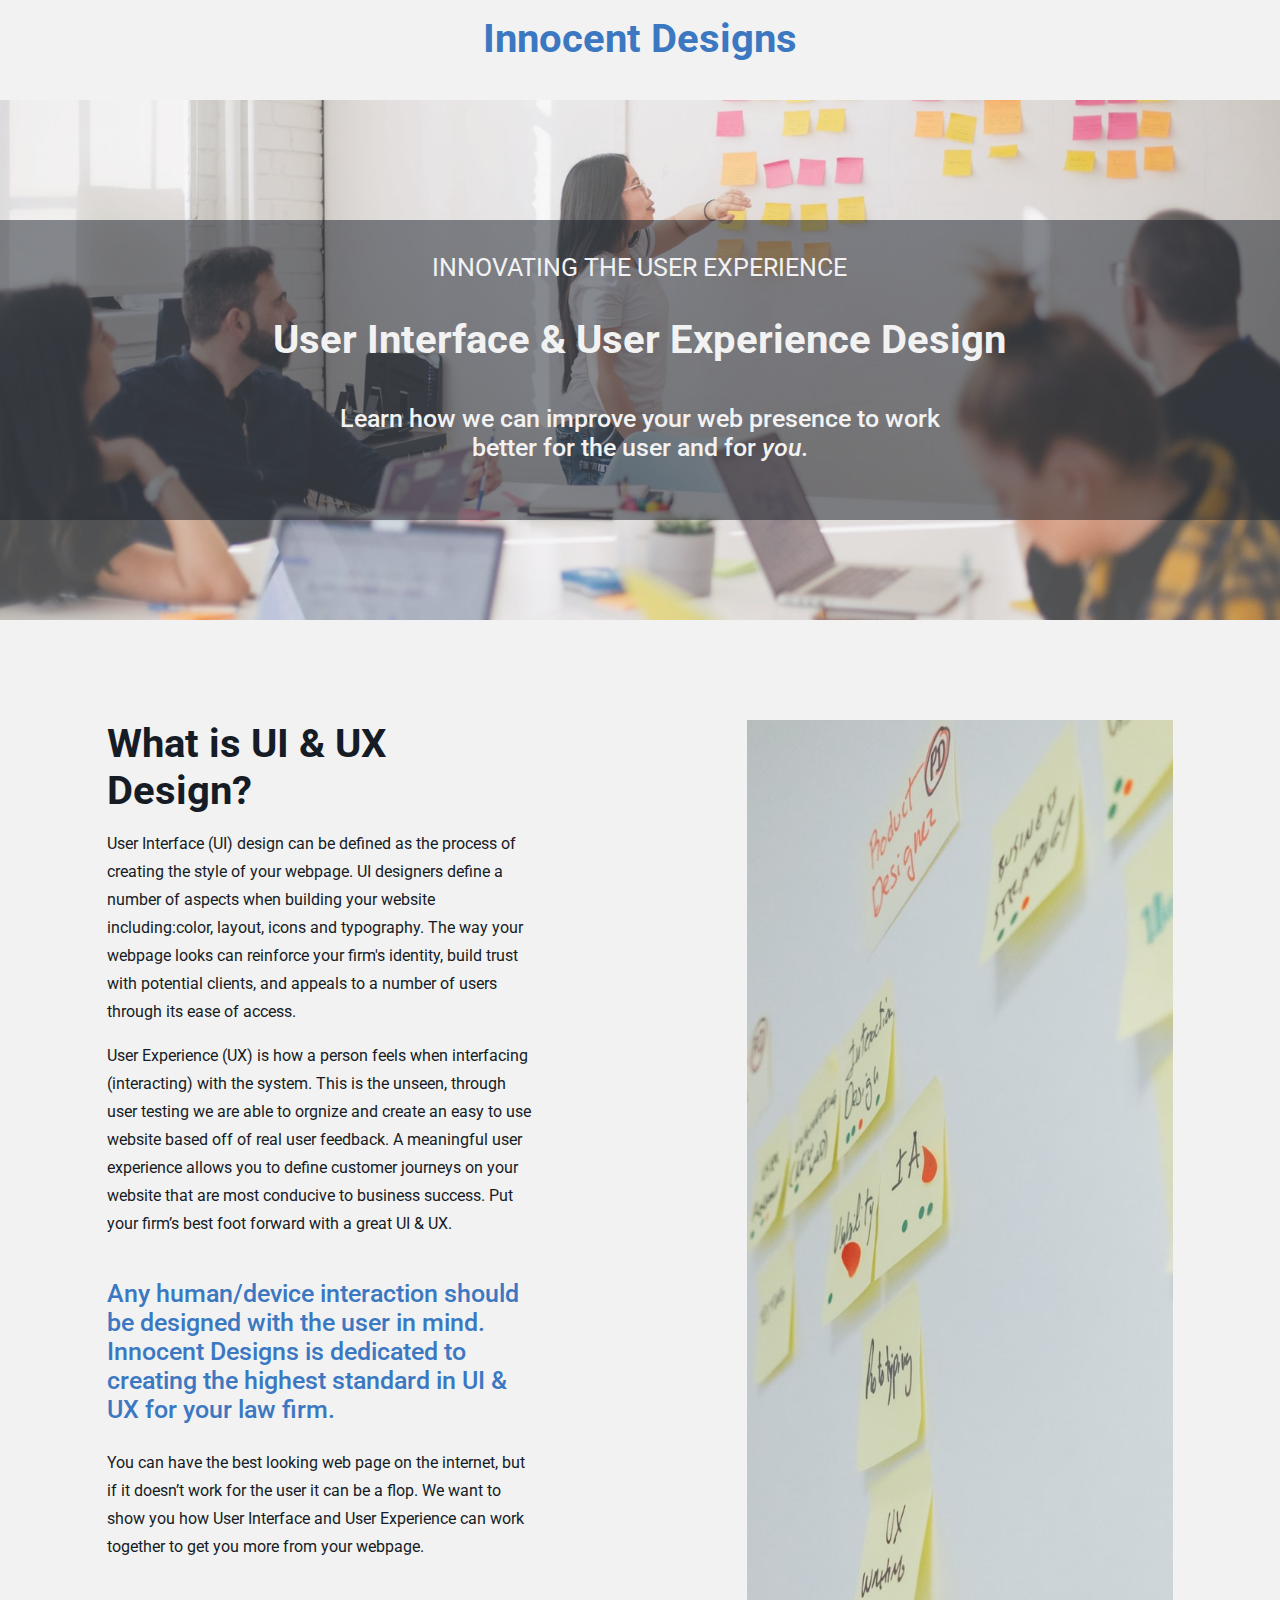
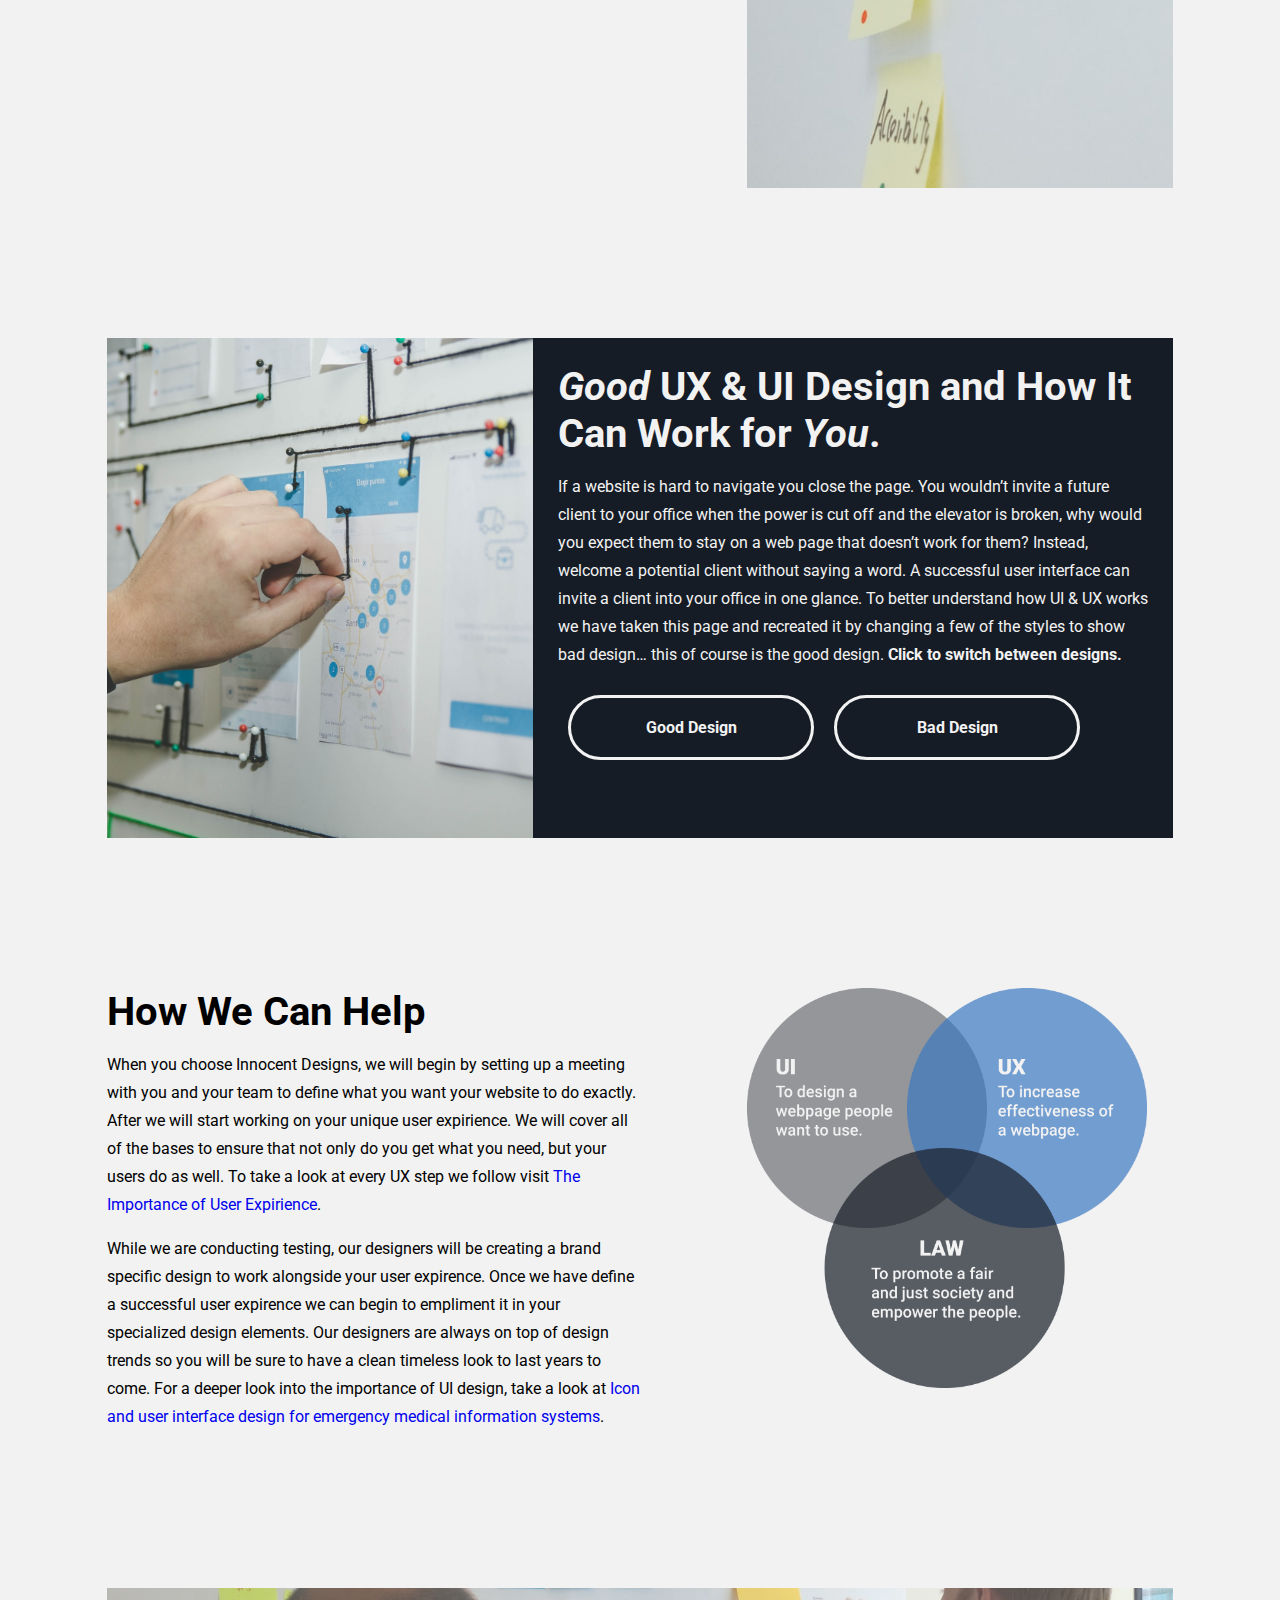
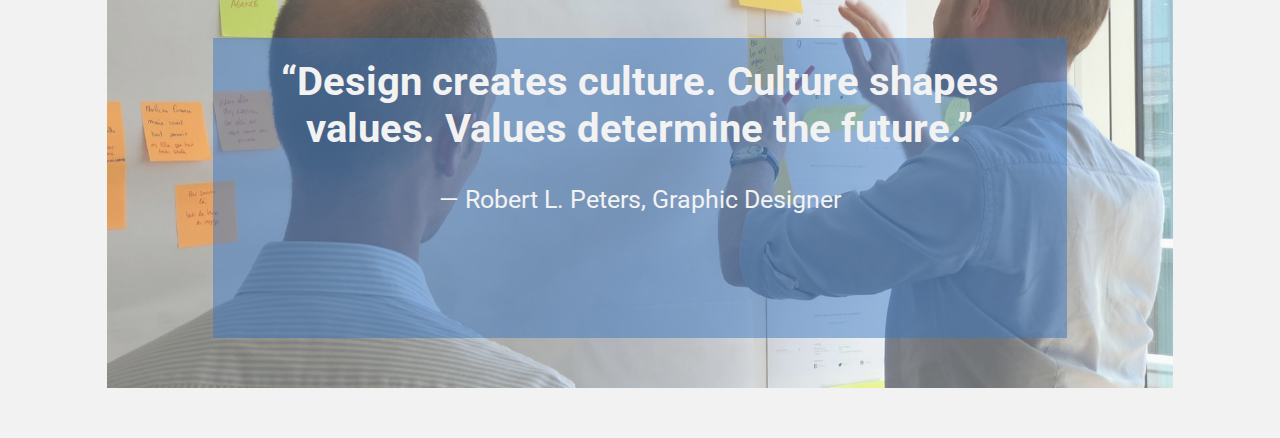
==== commit 7ba61c99: "is this the end?" ====
--- a/index.html
+++ b/index.html
@@ -53,8 +53,8 @@
             <div class="words">
             <h1><i>Good</i> UX & UI Design and How It<br> Can Work for <i>You</i>.</h1>
             <p>If a website is hard to navigate you close the page. You wouldn’t invite a future client to your office when the power is cut off and the elevator is broken, why would you expect them to stay on a web page that doesn’t work for them? Instead, welcome a potential client without saying a word. A successful user interface can invite a client into your office in one glance. To better understand how UI & UX works we have taken this page and recreated it by changing a few of the styles to show bad design… this of course is the good design. <b>Click to switch between designs.</b></p>
-            <a href="index.html" class="switch">Good Design</a>
-            <a href="" class="switch">Bad Design</a>
+            <a href="index.html" class="switch" id="white">Good Design</a>
+            <a href="" class="switch" id="white">Bad Design</a>
         </div>
         </div>
         <div class="designPractice">
--- a/css/style.css
+++ b/css/style.css
@@ -119,6 +119,9 @@
     width: 200px;
     border: solid 3px #F2F2F2;
     border-radius: 40pt;
+}
+#white{
+    color: #F2F2F2;
 }
 a:link{
 text-decoration: none;
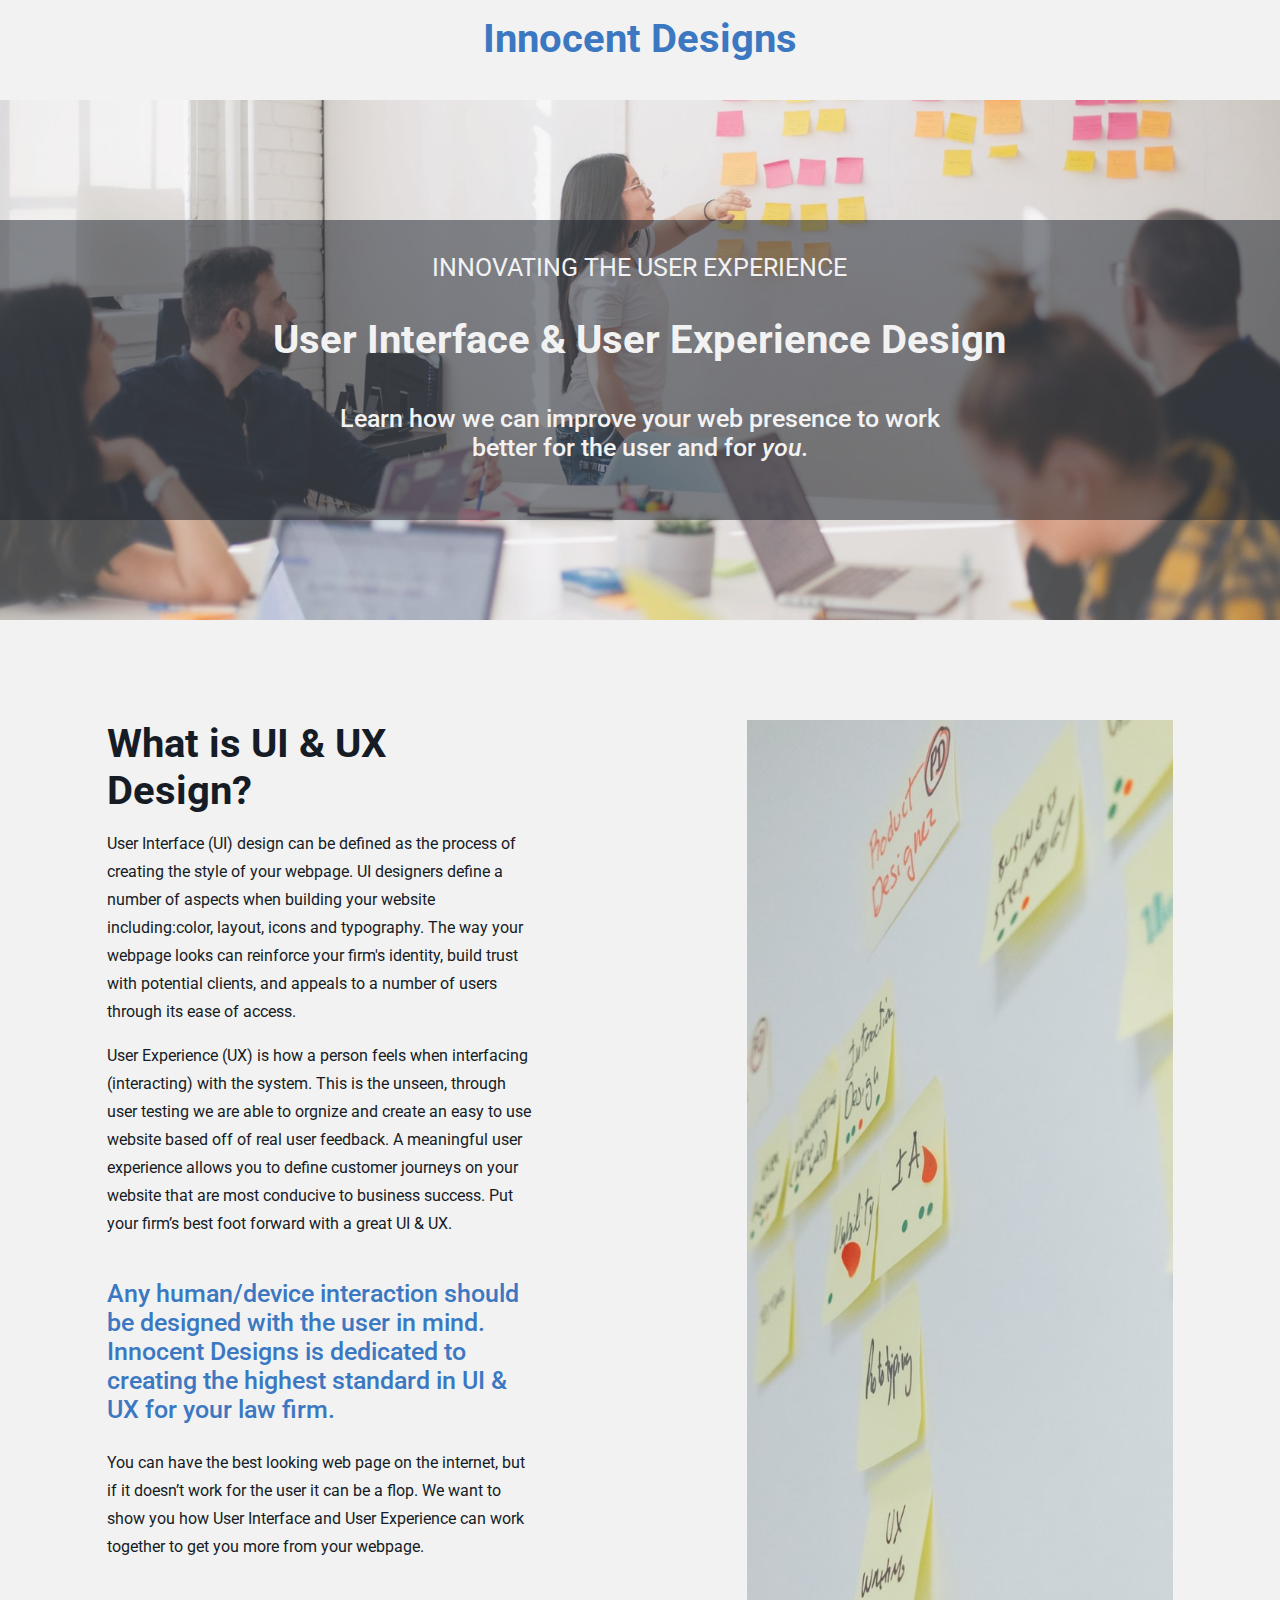
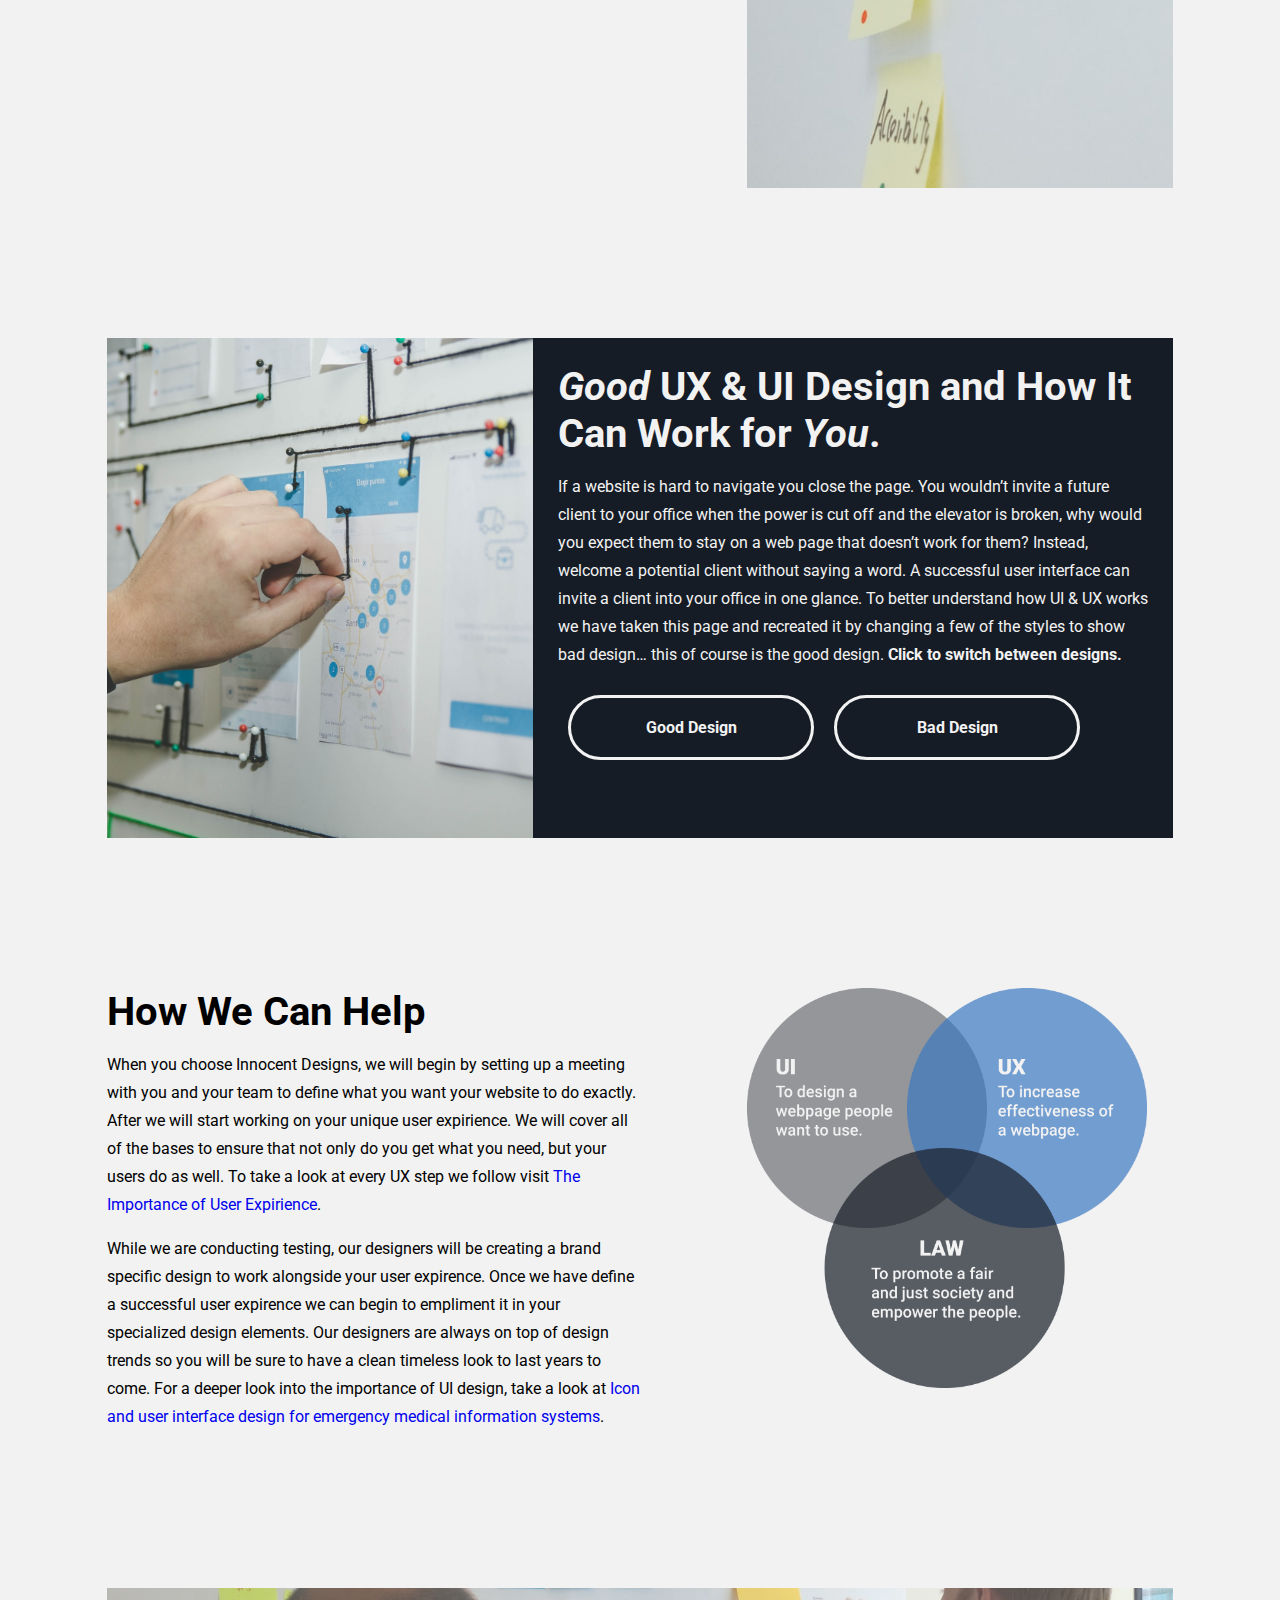
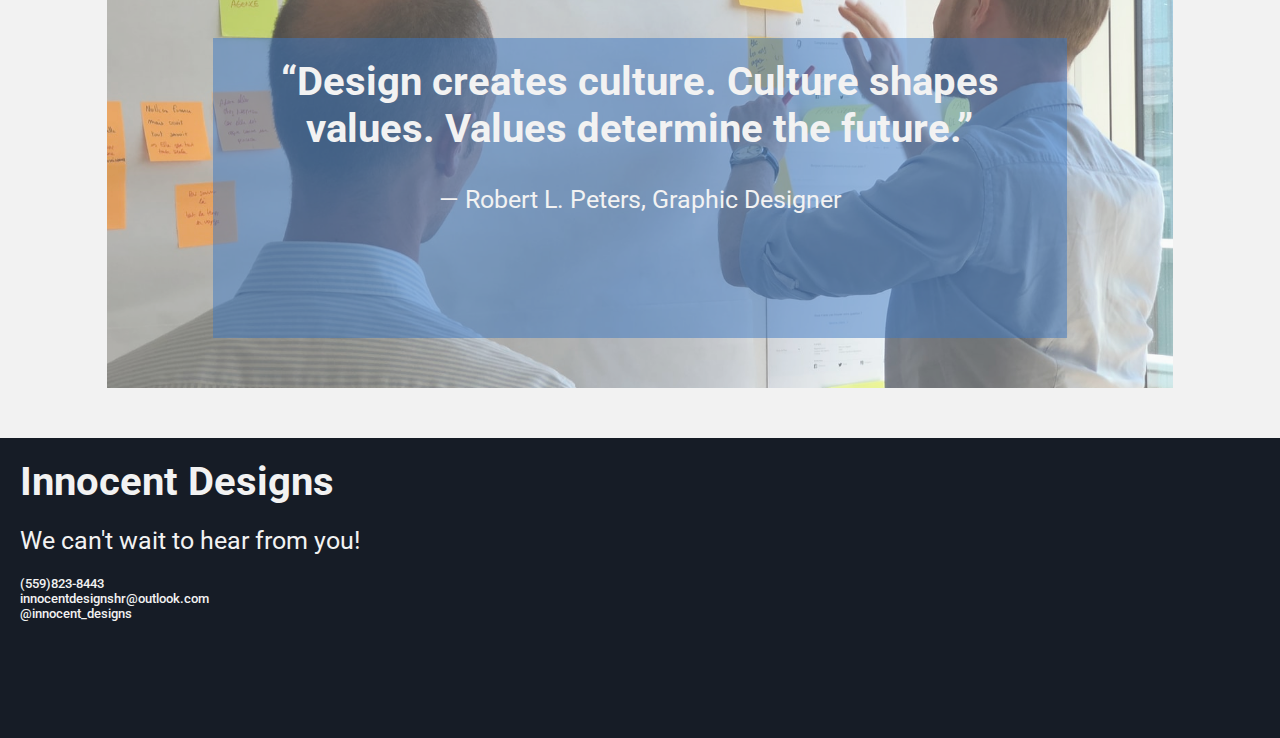
==== commit 9cd91cf3: "ipad change" ====
--- a/index.html
+++ b/index.html
@@ -54,7 +54,7 @@
             <h1><i>Good</i> UX & UI Design and How It<br> Can Work for <i>You</i>.</h1>
             <p>If a website is hard to navigate you close the page. You wouldn’t invite a future client to your office when the power is cut off and the elevator is broken, why would you expect them to stay on a web page that doesn’t work for them? Instead, welcome a potential client without saying a word. A successful user interface can invite a client into your office in one glance. To better understand how UI & UX works we have taken this page and recreated it by changing a few of the styles to show bad design… this of course is the good design. <b>Click to switch between designs.</b></p>
             <a href="index.html" class="switch" id="white">Good Design</a>
-            <a href="" class="switch" id="white">Bad Design</a>
+            <a href="bad-design.html" class="switch" id="white">Bad Design</a>
         </div>
         </div>
         <div class="designPractice">
@@ -73,6 +73,16 @@
             <h1 class="flex">“Design creates culture. Culture shapes values. Values determine the future.”</h1>
             <h4 class="t5">— Robert L. Peters, Graphic Designer</h4>
         </div>
+
+        <footer>
+            <h1>
+                Innocent Designs
+            </h1>
+            <h2>We can't wait to hear from you!</h2>
+            <h5 class="noMargin">(559)823-8443</h5>
+            <h5 class="noMargin">innocentdesignshr@outlook.com</h5>
+            <h5 class="noMargin">@innocent_designs</h5>
+        </footer>
     </div>
 </body>
 </html>--- a/css/style.css
+++ b/css/style.css
@@ -5,7 +5,7 @@
 .container{
     display: grid;
     grid-template-columns: 1fr 1fr 1fr 1fr 1fr 1fr 1fr 1fr 1fr 1fr 1fr 1fr;
-    grid-template-rows: 50px 50px 250px 50px 25px 1fr 300px 400px 25px 200px 875px 50px 20px 300px 20px 750px 20px 50px 300px 50px 50px;
+    grid-template-rows: 50px 50px 250px 50px 25px 1fr 300px 400px 25px 200px 875px 50px 20px 300px 20px 750px 20px 50px 300px 50px 50px 300px;
     grid-gap: 0px;
 }
 img{
@@ -177,9 +177,31 @@
     padding: 20px;
     color: #F2F2F2
 }
-@media (min-width: 700px) {
+footer{
+    grid-column: 1 / span 12;
+    grid-row: 22 / span 1;
+    background-color: #161C26;
+    color: #F2F2F2;
+    padding: 20px;
+}
+.noMargin{
+    margin: 0;
+}
+@media (min-width: 768px) and (max-width:1023px){
     .container{
-        grid-template-rows: 100px 120px 300px 100px 100px 1fr 1fr 150px 500px 150px 400px 150px 50px 50px 300px 50px 50px; 
+    grid-template-rows: 50px 50px 250px 50px 25px 1fr 300px 250px 25px 200px 500px 50px 20px 300px 20px 400px 20px 50px 300px 50px 50px 300px;
+    }
+    .desingLaw{
+        grid-column: 7 /span 5;
+    }
+    .designPractice{
+        grid-row: 13 / span 3;
+        grid-column: 2 / span 5;
+    }
+}
+@media (min-width: 1024px) {
+    .container{
+        grid-template-rows: 100px 120px 300px 100px 100px 1fr 1fr 150px 500px 150px 400px 150px 50px 50px 300px 50px 50px 300px; 
         grid-gap: 0px;
     }
     .t5{
@@ -243,4 +265,7 @@
         grid-column: 3 / span 8;
         grid-row: 15/ span 1;
     }
+    footer{
+        grid-row:18 / span 1;
+    }
 }